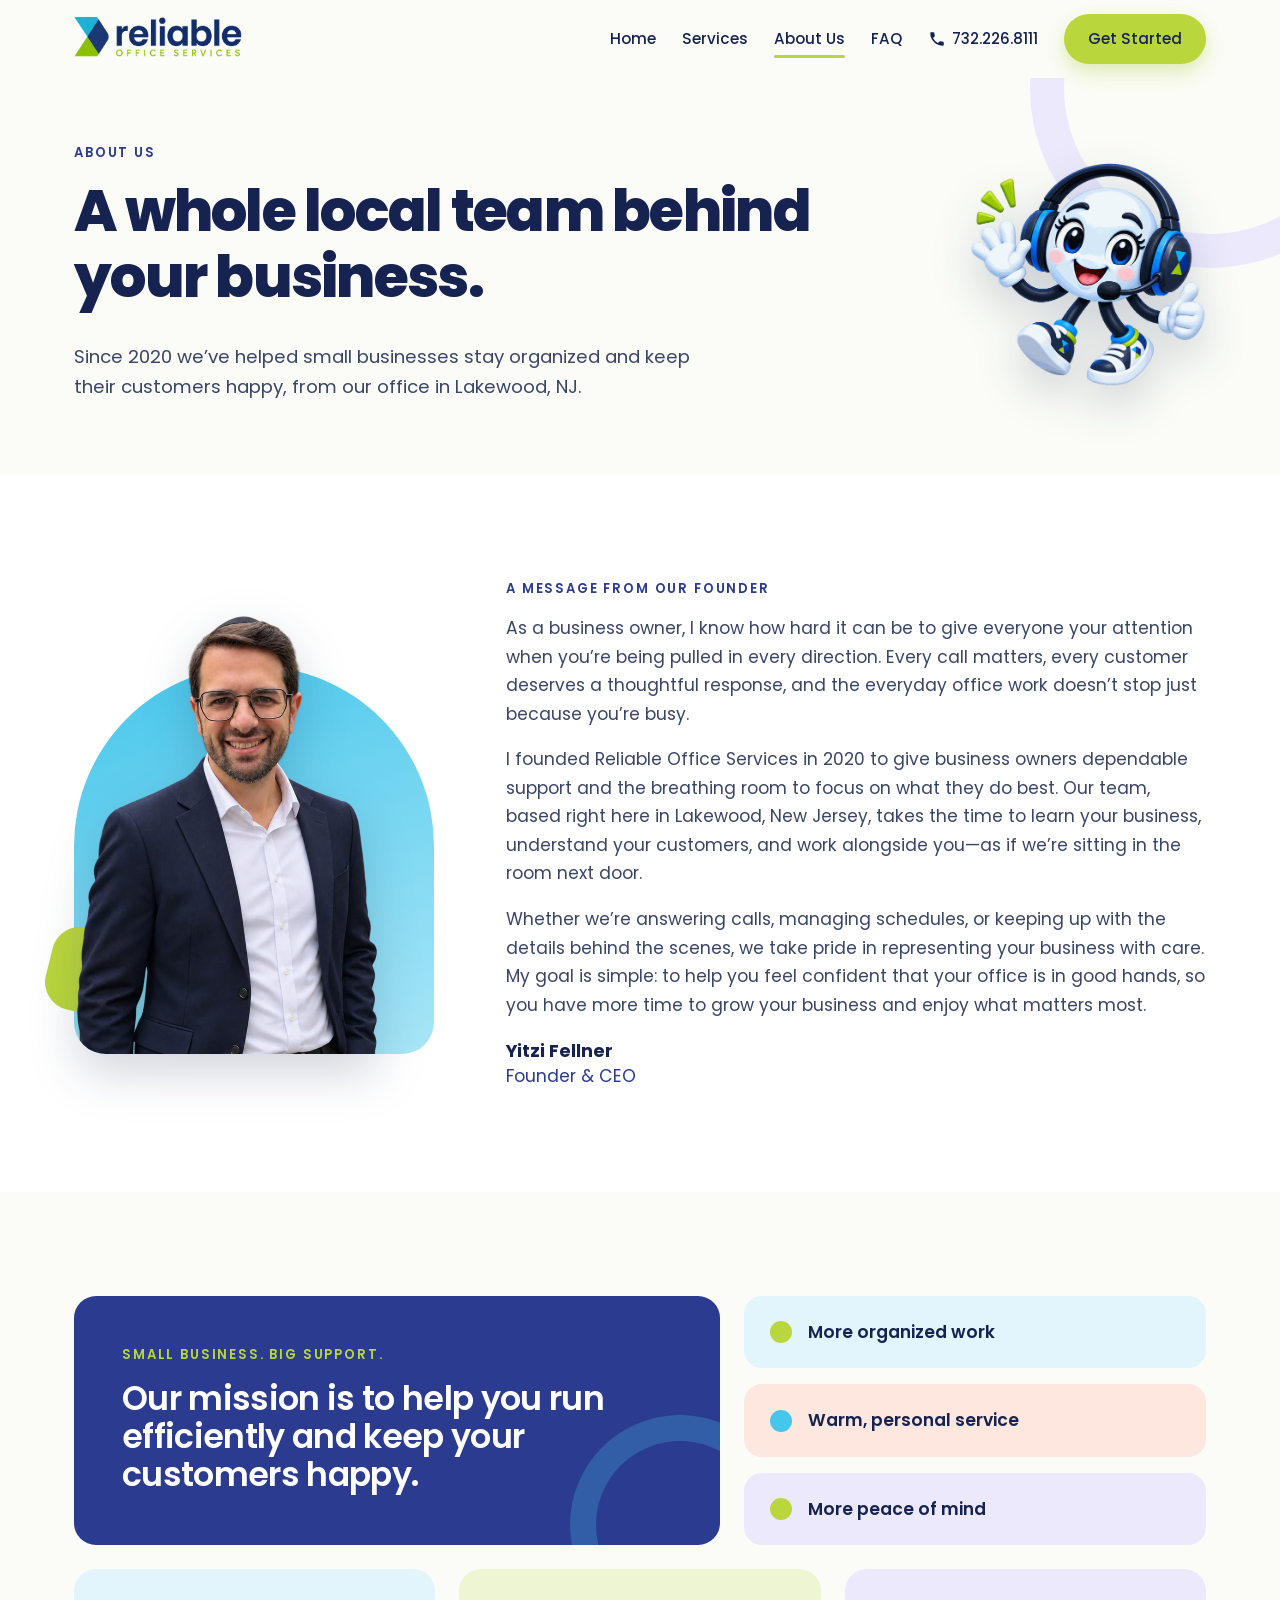
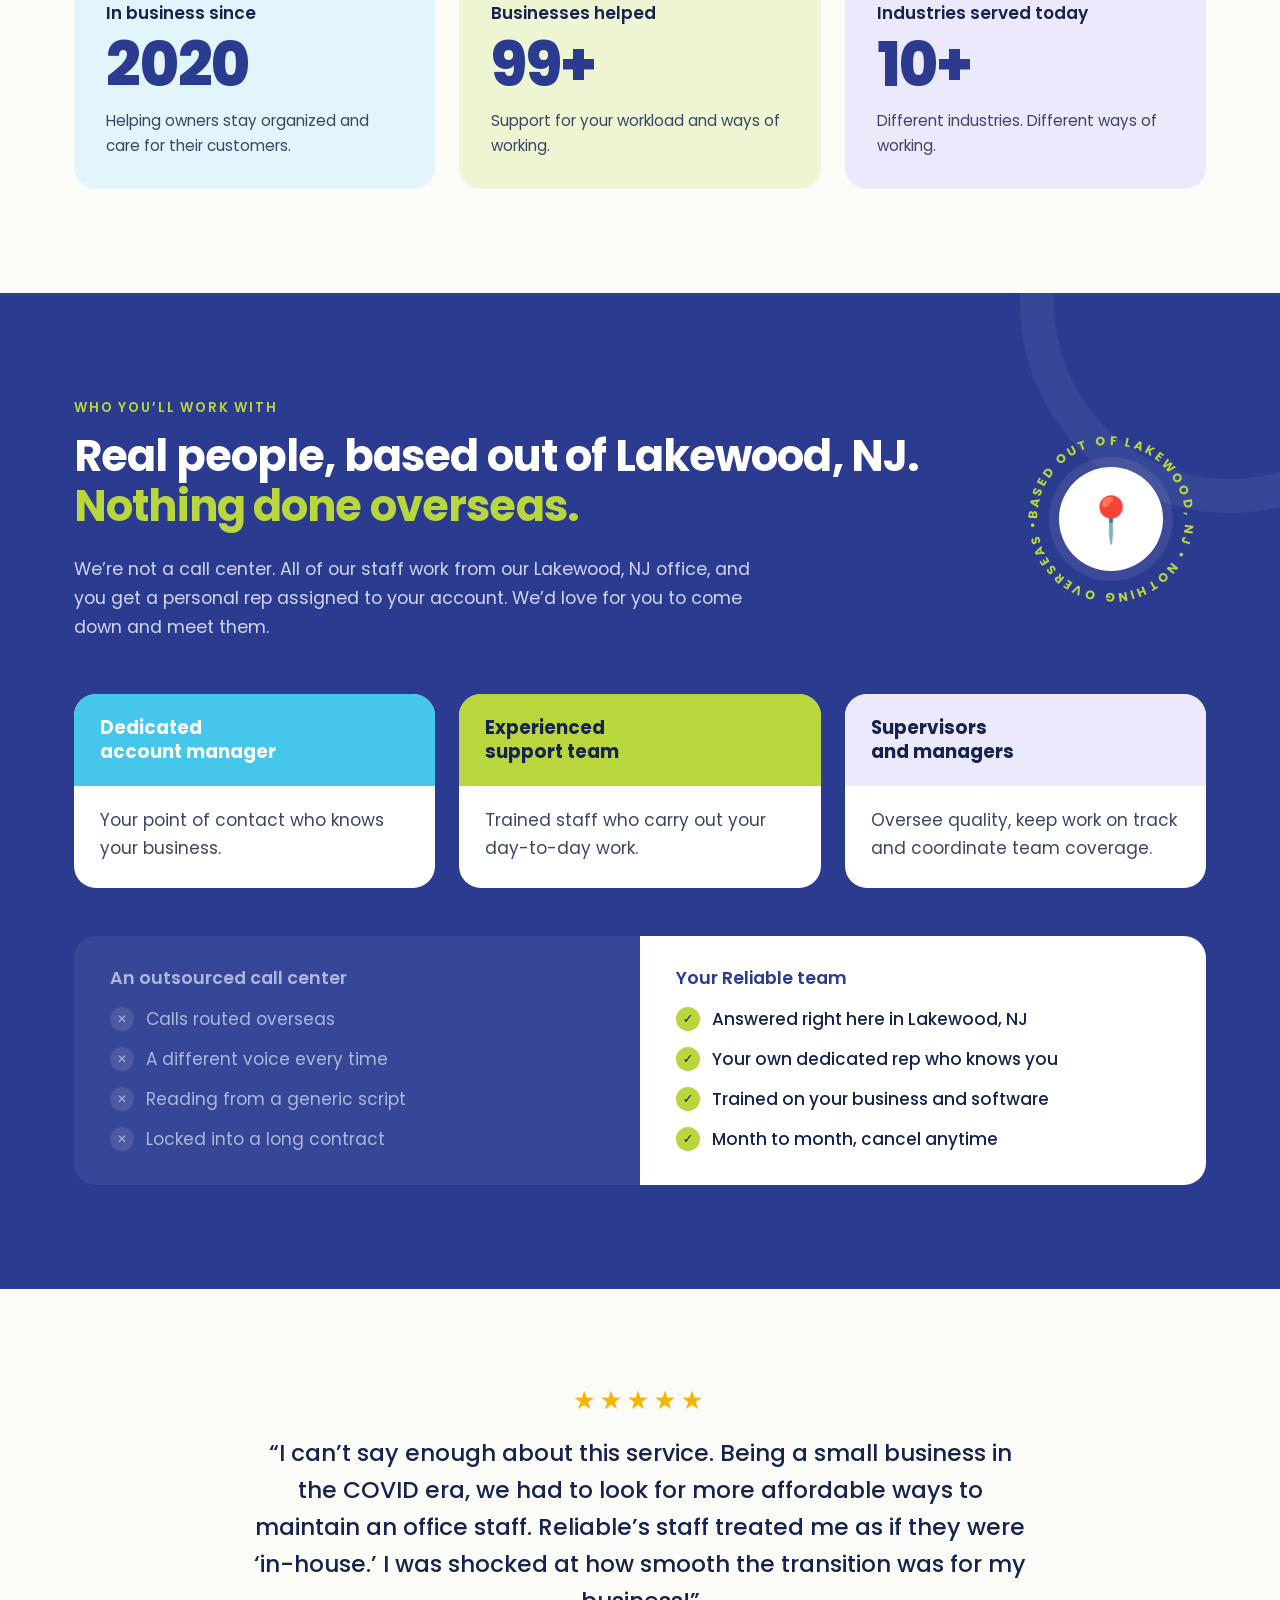
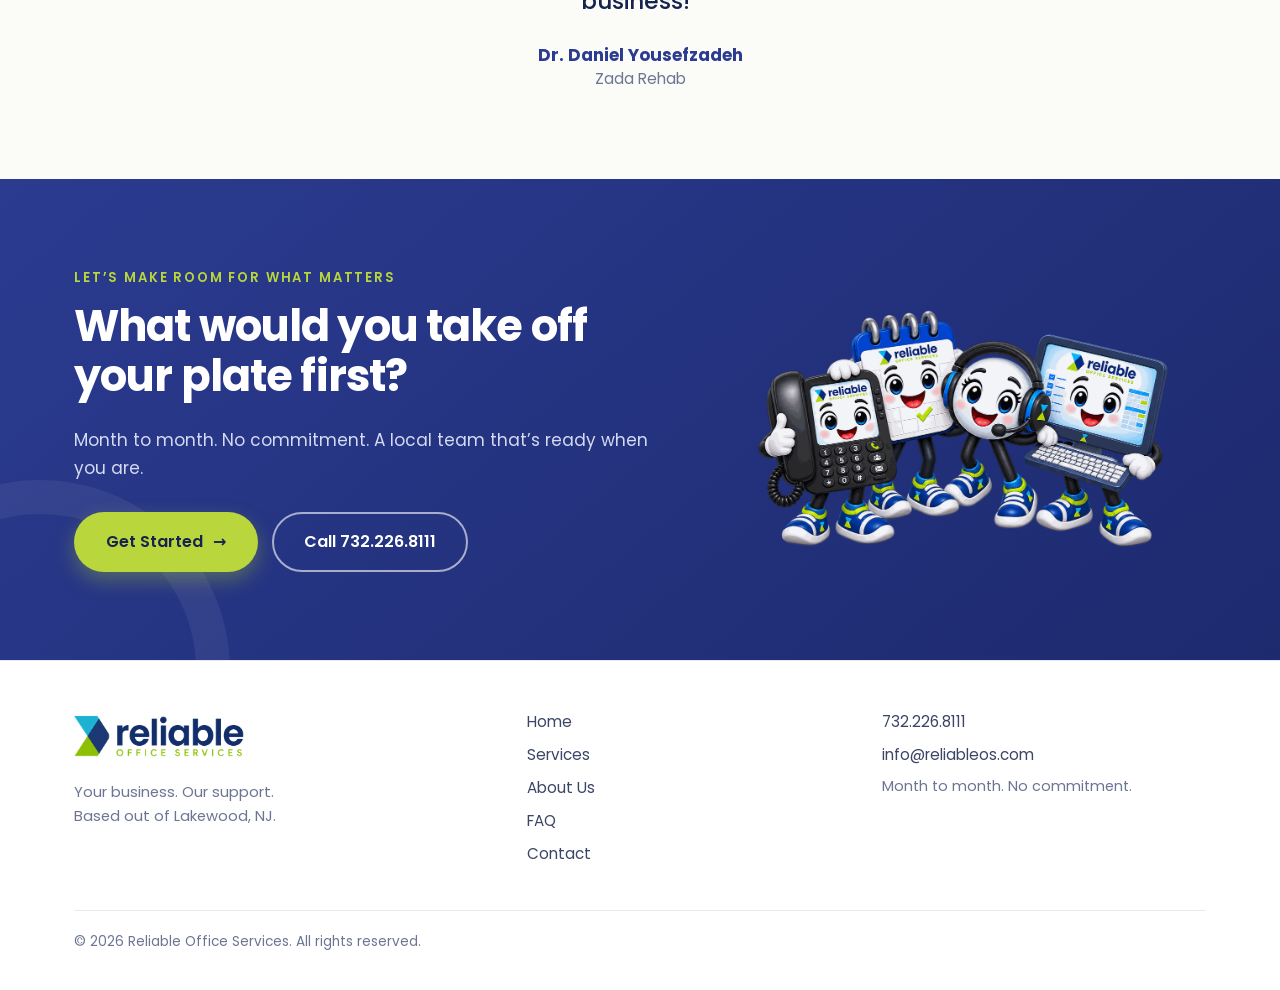
==== about.html @ 5620fa7a "Update hero badges, 'based out of Lakewood' wording and founder message - Hero bubble now reads 'Hel" ====
<!doctype html>
<html lang="en">
<head>
  <meta charset="utf-8">
  <meta name="viewport" content="width=device-width, initial-scale=1">
  <title>About Us | Reliable Office Services</title>
  <meta name="description" content="Meet the local team behind Reliable Office Services. All staff work from our Lakewood, NJ office. Nothing is done overseas.">
  <link rel="canonical" href="https://reliableos.com/about.html">
  <link rel="icon" href="images/favicon.png">
  <meta name="theme-color" content="#2b3b90">
  <meta property="og:type" content="website">
  <meta property="og:title" content="About Us | Reliable Office Services">
  <meta property="og:description" content="Meet the local team behind Reliable Office Services. All staff work from our Lakewood, NJ office. Nothing is done overseas.">
  <meta property="og:url" content="https://reliableos.com/about.html">
  <meta property="og:image" content="https://reliableos.com/images/mascots/group.png">
  <link rel="preconnect" href="https://fonts.googleapis.com">
  <link rel="preconnect" href="https://fonts.gstatic.com" crossorigin>
  <link href="https://fonts.googleapis.com/css2?family=Poppins:wght@400;500;600;700;800&display=swap" rel="stylesheet">
  <link rel="stylesheet" href="css/styles.css">
  <script>document.documentElement.classList.add('js');</script>
</head>
<body>
  <a class="skip-link" href="#main">Skip to content</a>
  <div class="progress" aria-hidden="true"><span></span></div>

  <header class="site-header" id="top">
    <div class="container header-inner">
      <a href="index.html" class="brand" aria-label="Reliable Office Services home">
        <img src="images/logo.png" alt="Reliable Office Services" width="490" height="169">
      </a>
      <button class="nav-toggle" aria-expanded="false" aria-controls="site-nav" aria-label="Open menu">
        <span></span><span></span><span></span>
      </button>
      <nav class="site-nav" id="site-nav" aria-label="Main">
        <a href="index.html">Home</a>
        <a href="services.html">Services</a>
        <a href="about.html" class="active" aria-current="page">About Us</a>
        <a href="faq.html">FAQ</a>
        <a href="tel:7322268111" class="nav-phone"><svg aria-hidden="true" viewBox="0 0 24 24"><path d="M6.6 10.8a15.1 15.1 0 0 0 6.6 6.6l2.2-2.2a1 1 0 0 1 1-.25 11.4 11.4 0 0 0 3.6.57 1 1 0 0 1 1 1V20a1 1 0 0 1-1 1A17 17 0 0 1 3 4a1 1 0 0 1 1-1h3.5a1 1 0 0 1 1 1c0 1.25.2 2.45.57 3.57a1 1 0 0 1-.25 1z"/></svg> 732.226.8111</a>
        <a href="contact.html" class="btn btn-lime btn-sm">Get Started</a>
      </nav>
    </div>
  </header>

  <main id="main">
    <section class="page-hero">
      <div class="ring ring-a" aria-hidden="true"></div>
      <div class="container page-hero-grid">
        <div>
          <p class="eyebrow">About us</p>
          <h1>A whole local team behind your business.</h1>
          <p class="lead">Since 2020 we’ve helped small businesses stay organized and keep their customers happy, from our office in Lakewood, NJ.</p>
        </div>
        <button class="mascot-btn page-hero-mascot" type="button" data-say="Nice to meet you! 😊" aria-label="Say hi to the mascot">
          <img src="images/mascots/customer-service.png" alt="Waving mascot wearing a headset" width="560" height="560">
        </button>
      </div>
    </section>

    <section class="about" id="founder">
      <div class="container about-grid">
        <div class="about-photo reveal">
          <img src="images/yitzi.webp" alt="Yitzi Fellner, Founder and CEO of Reliable Office Services" width="720" height="882">
        </div>
        <div class="reveal">
          <p class="eyebrow">A message from our founder</p>
          <blockquote class="ceo-quote">
            <p>As a business owner, I know how hard it can be to give everyone your attention when you’re being pulled in every direction. Every call matters, every customer deserves a thoughtful response, and the everyday office work doesn’t stop just because you’re busy.</p>
            <p>I founded Reliable Office Services in 2020 to give business owners dependable support and the breathing room to focus on what they do best. Our team, based right here in Lakewood, New Jersey, takes the time to learn your business, understand your customers, and work alongside you—as if we’re sitting in the room next door.</p>
            <p>Whether we’re answering calls, managing schedules, or keeping up with the details behind the scenes, we take pride in representing your business with care. My goal is simple: to help you feel confident that your office is in good hands, so you have more time to grow your business and enjoy what matters most.</p>
            <footer><strong>Yitzi Fellner</strong><span>Founder &amp; CEO</span></footer>
          </blockquote>
        </div>
      </div>
    </section>

    <section class="mission">
      <div class="container">
        <div class="mission-grid">
          <div class="mission-card reveal">
            <p class="eyebrow light">Small business. Big support.</p>
            <h2>Our mission is to help you run efficiently and keep your customers happy.</h2>
          </div>
          <ul class="benefits">
            <li class="reveal tint-cyan"><span class="b-dot"></span>More organized work</li>
            <li class="reveal tint-peach"><span class="b-dot"></span>Warm, personal service</li>
            <li class="reveal tint-lav"><span class="b-dot"></span>More peace of mind</li>
          </ul>
        </div>
        <div class="stats">
          <div class="stat reveal tint-cyan">
            <p class="stat-label">In business since</p>
            <p class="stat-num" data-count="2020" data-from="2000">2020</p>
            <p>Helping owners stay organized and care for their customers.</p>
          </div>
          <div class="stat reveal tint-lime">
            <p class="stat-label">Businesses helped</p>
            <p class="stat-num" data-count="100" data-suffix="+">100+</p>
            <p>Support for your workload and ways of working.</p>
          </div>
          <div class="stat reveal tint-lav">
            <p class="stat-label">Industries served today</p>
            <p class="stat-num" data-count="10" data-suffix="+">10+</p>
            <p>Different industries. Different ways of working.</p>
          </div>
        </div>
      </div>
    </section>

    <section class="team" id="team">
      <div class="ring ring-c" aria-hidden="true"></div>
      <div class="container">
        <div class="team-head">
          <div class="reveal">
            <p class="eyebrow light">Who you’ll work with</p>
            <h2>Real people, based out of Lakewood, NJ. <span class="hl-lime">Nothing done overseas.</span></h2>
            <p class="team-lead">We’re not a call center. All of our staff work from our Lakewood, NJ office, and you get a personal rep assigned to your account. We’d love for you to come down and meet them.</p>
          </div>
          <div class="local-badge reveal" aria-hidden="true">
            <svg viewBox="0 0 200 200">
              <defs><path id="circ" d="M100,100 m-78,0 a78,78 0 1,1 156,0 a78,78 0 1,1 -156,0"/></defs>
              <text><textPath href="#circ" textLength="486" lengthAdjust="spacing">BASED OUT OF LAKEWOOD, NJ • NOTHING OVERSEAS •</textPath></text>
            </svg>
            <span class="pin">📍</span>
          </div>
        </div>
        <div class="roles">
          <div class="role reveal">
            <div class="role-top r-cyan">Dedicated<br>account manager</div>
            <p>Your point of contact who knows your business.</p>
          </div>
          <div class="role reveal">
            <div class="role-top r-lime">Experienced<br>support team</div>
            <p>Trained staff who carry out your day-to-day work.</p>
          </div>
          <div class="role reveal">
            <div class="role-top r-lav">Supervisors<br>and managers</div>
            <p>Oversee quality, keep work on track and coordinate team coverage.</p>
          </div>
        </div>
        <div class="compare reveal">
          <div class="compare-col them">
            <h3>An outsourced call center</h3>
            <ul>
              <li>Calls routed overseas</li>
              <li>A different voice every time</li>
              <li>Reading from a generic script</li>
              <li>Locked into a long contract</li>
            </ul>
          </div>
          <div class="compare-col us">
            <h3>Your Reliable team</h3>
            <ul>
              <li>Answered right here in Lakewood, NJ</li>
              <li>Your own dedicated rep who knows you</li>
              <li>Trained on your business and software</li>
              <li>Month to month, cancel anytime</li>
            </ul>
          </div>
        </div>
      </div>
    </section>

    <section class="testimonial">
      <div class="container narrow center reveal">
        <div class="stars" aria-label="5 out of 5 stars">★★★★★</div>
        <blockquote>
          <p>“I can’t say enough about this service. Being a small business in the COVID era, we had to look for more affordable ways to maintain an office staff. Reliable’s staff treated me as if they were ‘in-house.’ I was shocked at how smooth the transition was for my business!”</p>
          <footer><strong>Dr. Daniel Yousefzadeh</strong><span>Zada Rehab</span></footer>
        </blockquote>
      </div>
    </section>

    <section class="cta-band">
      <div class="ring ring-d" aria-hidden="true"></div>
      <div class="container cta-grid">
        <div class="reveal">
          <p class="eyebrow light">Let’s make room for what matters</p>
          <h2>What would you take off your plate first?</h2>
          <p>Month to month. No commitment. A local team that’s ready when you are.</p>
          <div class="hero-ctas static">
            <a href="contact.html" class="btn btn-lime">Get Started <span class="arrow" aria-hidden="true">→</span></a>
            <a href="tel:7322268111" class="btn btn-outline-light">Call 732.226.8111</a>
          </div>
        </div>
        <img src="images/mascots/group.png" alt="" class="cta-mascots reveal" width="1000" height="719" loading="lazy">
      </div>
    </section>
  </main>

  <footer class="site-footer">
    <div class="container footer-inner">
      <div>
        <img src="images/logo.png" alt="Reliable Office Services" width="490" height="169" loading="lazy" class="footer-logo">
        <p class="footer-tag">Your business. Our support.<br>Based out of Lakewood, NJ.</p>
      </div>
      <nav aria-label="Footer">
        <a href="index.html">Home</a>
        <a href="services.html">Services</a>
        <a href="about.html">About Us</a>
        <a href="faq.html">FAQ</a>
        <a href="contact.html">Contact</a>
      </nav>
      <div class="footer-contact">
        <a href="tel:7322268111">732.226.8111</a>
        <a href="mailto:info@reliableos.com">info@reliableos.com</a>
        <span>Month to month. No commitment.</span>
      </div>
      <p class="copyright">© <span id="year">2026</span> Reliable Office Services. All rights reserved.</p>
    </div>
  </footer>

  <a href="tel:7322268111" class="mobile-call" aria-label="Call Reliable Office Services"><svg aria-hidden="true" viewBox="0 0 24 24"><path d="M6.6 10.8a15.1 15.1 0 0 0 6.6 6.6l2.2-2.2a1 1 0 0 1 1-.25 11.4 11.4 0 0 0 3.6.57 1 1 0 0 1 1 1V20a1 1 0 0 1-1 1A17 17 0 0 1 3 4a1 1 0 0 1 1-1h3.5a1 1 0 0 1 1 1c0 1.25.2 2.45.57 3.57a1 1 0 0 1-.25 1z"/></svg> Call now</a>

  <script src="js/main.js" defer></script>
</body>
</html>
---- css/styles.css ----
/* Reliable Office Services — palette matched to the logo and 2026 deck */
:root {
  --navy: #2b3b90;
  --navy-deep: #1d2a6e;
  --ink: #16224f;
  --cyan: #45c6eb;
  --lime: #a8c934;
  --lime-bright: #b9d63c;
  --lav: #8b7ff0;
  --peach: #f6a688;

  --t-cyan: #e3f5fc;
  --t-lime: #eef5d2;
  --t-lav: #ece9fc;
  --t-peach: #fde7de;

  --text: #3b4566;
  --muted: #6c7593;
  --bg: #fbfcf7;
  --card: #ffffff;
  --border: #e6e9f2;

  --radius: 22px;
  --shadow: 0 10px 30px rgba(22, 34, 79, .07);
  --shadow-lg: 0 26px 60px rgba(22, 34, 79, .15);
  --container: 1180px;
  --ease: cubic-bezier(.2, .8, .2, 1);
  --bounce: cubic-bezier(.34, 1.56, .64, 1);
}

*, *::before, *::after { box-sizing: border-box; }
html { scroll-behavior: smooth; scroll-padding-top: 84px; }
body {
  margin: 0;
  font-family: "Poppins", system-ui, -apple-system, "Segoe UI", sans-serif;
  font-size: 17px; line-height: 1.65; color: var(--text); background: var(--bg);
  -webkit-font-smoothing: antialiased;
}
html, body { overflow-x: hidden; overflow-x: clip; }
img { max-width: 100%; height: auto; display: block; }
a { color: var(--navy); }
h1, h2, h3 { color: var(--ink); line-height: 1.15; margin: 0 0 .55em; }
h1 { font-size: clamp(2.6rem, 6vw, 4.6rem); font-weight: 800; letter-spacing: -.03em; }
h2 { font-size: clamp(1.8rem, 3.4vw, 2.7rem); font-weight: 700; letter-spacing: -.02em; }
h3 { font-size: 1.15rem; font-weight: 600; }
p { margin: 0 0 1em; }
button { font: inherit; }

.container { width: 100%; max-width: var(--container); margin: 0 auto; padding: 0 24px; position: relative; z-index: 1; }
.narrow { max-width: 820px; }
.center { text-align: center; }
section { padding: 104px 0; position: relative; }
.section-head { margin-bottom: 52px; }
.sub { color: var(--muted); font-size: 1.05rem; }

.tint-cyan { background: var(--t-cyan); }
.tint-lime { background: var(--t-lime); }
.tint-lav { background: var(--t-lav); }
.tint-peach { background: var(--t-peach); }

.skip-link { position: absolute; left: -9999px; top: 8px; background: var(--navy); color: #fff; padding: 8px 14px; border-radius: 8px; z-index: 100; }
.skip-link:focus { left: 8px; }

.eyebrow { font-size: .82rem; font-weight: 600; letter-spacing: .14em; text-transform: uppercase; color: var(--navy); margin-bottom: 14px; }
.eyebrow.light { color: var(--lime-bright); }
.hl-lime { color: var(--lime-bright); }

/* scroll progress */
.progress { position: fixed; inset: 0 0 auto; height: 4px; z-index: 70; pointer-events: none; }
.progress span { display: block; height: 100%; width: 100%; transform-origin: 0 50%; transform: scaleX(0);
  background: linear-gradient(90deg, var(--cyan), var(--lime), var(--lav)); }

/* Buttons */
.btn {
  position: relative; overflow: hidden;
  display: inline-flex; align-items: center; justify-content: center; gap: 10px;
  font-weight: 600; font-size: 1rem; padding: 15px 30px; border-radius: 999px; border: 2px solid transparent;
  text-decoration: none; cursor: pointer;
  transition: transform .25s var(--bounce), box-shadow .25s, background .2s, color .2s, border-color .2s;
}
.btn:hover { transform: translateY(-3px); }
.btn:active { transform: translateY(0) scale(.97); }
.btn .arrow { transition: transform .25s var(--bounce); }
.btn:hover .arrow { transform: translateX(5px); }
.btn-primary { background: var(--navy); color: #fff; box-shadow: 0 10px 24px rgba(43, 59, 144, .3); }
.btn-primary:hover { background: var(--navy-deep); box-shadow: 0 14px 30px rgba(43, 59, 144, .38); }
.btn-lime { background: var(--lime-bright); color: var(--ink); box-shadow: 0 8px 20px rgba(168, 201, 52, .35); }
.btn-lime:hover { background: var(--lime); }
.btn-ghost { border-color: var(--navy); color: var(--navy); background: #fff; }
.btn-ghost:hover { background: var(--navy); color: #fff; }
.btn-sm { padding: 10px 22px; font-size: .93rem; }
.btn-block { width: 100%; }
.ripple { position: absolute; border-radius: 50%; transform: scale(0); background: rgba(255, 255, 255, .5); animation: ripple .6s ease-out forwards; pointer-events: none; }
.btn-ghost .ripple, .btn-lime .ripple { background: rgba(43, 59, 144, .2); }
@keyframes ripple { to { transform: scale(2.6); opacity: 0; } }

:focus-visible { outline: 3px solid var(--cyan); outline-offset: 3px; }

/* Header */
.site-header { position: sticky; top: 0; z-index: 60; background: rgba(251, 252, 247, .85); backdrop-filter: saturate(1.4) blur(12px); transition: box-shadow .3s, background .3s; }
.site-header.scrolled { background: rgba(255, 255, 255, .94); box-shadow: 0 6px 24px rgba(22, 34, 79, .07); }
.header-inner { display: flex; align-items: center; justify-content: space-between; height: 78px; }
.brand img { width: 168px; transition: transform .3s var(--bounce); }
.brand:hover img { transform: scale(1.04) rotate(-1deg); }
.site-nav { display: flex; align-items: center; gap: 26px; }
.site-nav a { text-decoration: none; color: var(--ink); font-weight: 500; font-size: .95rem; position: relative; }
.site-nav a:not(.btn)::after {
  content: ""; position: absolute; left: 0; right: 0; bottom: -6px; height: 3px; border-radius: 3px;
  background: var(--lime-bright); transform: scaleX(0); transition: transform .3s var(--ease);
}
.site-nav a:not(.btn):hover::after, .site-nav a.active::after { transform: scaleX(1); }
.nav-phone { display: inline-flex; align-items: center; gap: 6px; }
.nav-phone svg, .mobile-call svg { width: 18px; height: 18px; fill: currentColor; }
.nav-toggle { display: none; background: none; border: 0; padding: 10px; cursor: pointer; }
.nav-toggle span { display: block; width: 24px; height: 2px; background: var(--ink); margin: 5px 0; border-radius: 2px; transition: transform .25s, opacity .25s; }

/* Decorative rings / bubbles (from deck) */
.ring { position: absolute; border-radius: 50%; border: 34px solid var(--t-lav); pointer-events: none; z-index: 0; }
.ring-a { width: 360px; height: 360px; top: -170px; right: -110px; animation: spin 40s linear infinite; border-right-color: transparent; }
.ring-b { width: 180px; height: 180px; bottom: 40px; left: -90px; border-width: 22px; border-color: var(--t-cyan); }
.ring-c { width: 420px; height: 420px; top: -200px; right: -160px; border-color: rgba(255,255,255,.06); }
.ring-d { width: 380px; height: 380px; bottom: -200px; left: -150px; border-color: rgba(255,255,255,.06); }
@keyframes spin { to { transform: rotate(360deg); } }
.bubble { position: absolute; border-radius: 50%; z-index: 0; animation: drift 7s ease-in-out infinite; }
.b1 { width: 14px; height: 14px; background: var(--cyan); top: 22%; left: 47%; }
.b2 { width: 10px; height: 10px; background: var(--lime-bright); top: 70%; left: 6%; animation-delay: -2s; }
.b3 { width: 46px; height: 46px; background: var(--t-peach); top: 16%; right: 40%; animation-delay: -4s; }
@keyframes drift { 50% { transform: translate(10px, -16px); } }

/* Hero */
.hero { padding: 56px 0 100px; overflow: hidden; }
.hero-grid { display: grid; grid-template-columns: 1fr 1.05fr; gap: 40px; align-items: center; }
.pill-tag {
  display: inline-flex; align-items: center; gap: 10px; margin-bottom: 22px;
  background: #fff; border: 1px solid var(--border); border-radius: 999px; padding: 8px 18px;
  font-size: .9rem; font-weight: 600; color: var(--navy); box-shadow: var(--shadow);
}
.live-dot { width: 10px; height: 10px; border-radius: 50%; background: var(--lime-bright); box-shadow: 0 0 0 0 rgba(168, 201, 52, .6); animation: pulse 2s infinite; }
@keyframes pulse { 70% { box-shadow: 0 0 0 10px rgba(168, 201, 52, 0); } 100% { box-shadow: 0 0 0 0 rgba(168, 201, 52, 0); } }
.hero h1 .line { display: block; opacity: 0; transform: translateY(30px); animation: rise .8s var(--ease) forwards; }
.hero h1 .line.accent { color: var(--navy); animation-delay: .15s; position: relative; width: fit-content; z-index: 0; }
.hero h1 .line.accent::after {
  content: ""; position: absolute; left: 0; right: 0; bottom: .06em; height: .2em; z-index: -1; border-radius: 6px;
  background: var(--lime-bright); opacity: .6; transform: scaleX(0); transform-origin: left; animation: underline .7s .9s var(--ease) forwards;
}
@keyframes rise { to { opacity: 1; transform: none; } }
@keyframes underline { to { transform: scaleX(1); } }
.hero .lead, .hero-ctas, .promise, .pill-tag { opacity: 0; animation: rise .8s var(--ease) forwards; transform: translateY(20px); }
.hero .lead { animation-delay: .3s; font-size: 1.15rem; max-width: 33em; }
.hero .lead strong { color: var(--ink); }
.hero-ctas { display: flex; flex-wrap: wrap; gap: 14px; margin: 30px 0 28px; animation-delay: .45s; }
.promise { list-style: none; padding: 0; margin: 0; display: flex; flex-wrap: wrap; gap: 10px; animation-delay: .6s; }
.promise li { display: inline-flex; align-items: center; gap: 8px; background: var(--t-lime); color: var(--ink); font-weight: 600; font-size: .9rem; padding: 8px 16px; border-radius: 999px; }
.chk { width: 18px; height: 18px; border-radius: 50%; flex: none;
  background: var(--lime) url("data:image/svg+xml,%3Csvg xmlns='http://www.w3.org/2000/svg' viewBox='0 0 24 24' fill='none' stroke='white' stroke-width='3.5' stroke-linecap='round' stroke-linejoin='round'%3E%3Cpath d='M20 6L9 17l-5-5'/%3E%3C/svg%3E") center/11px no-repeat; }

.hero-art { position: relative; }
.hero-blob {
  position: absolute; inset: 6% 4% 2% 8%; z-index: 0;
  background: radial-gradient(circle at 40% 40%, #bfeefc, var(--cyan) 75%);
  border-radius: 46% 54% 52% 48% / 52% 44% 56% 48%;
  animation: morph 12s ease-in-out infinite, pop .9s .1s var(--bounce) both;
}
@keyframes morph { 50% { border-radius: 56% 44% 44% 56% / 44% 56% 44% 56%; } }
@keyframes pop { from { transform: scale(.6); opacity: 0; } }
.hero-mascots { position: relative; z-index: 1; animation: pop 1s .3s var(--bounce) both; }
.hero-mascots img { animation: float 5s ease-in-out infinite; filter: drop-shadow(0 24px 30px rgba(22, 34, 79, .22)); }
@keyframes float { 50% { transform: translateY(-14px); } }
.float-card {
  position: absolute; z-index: 2; background: #fff; border-radius: 16px; box-shadow: var(--shadow-lg);
  padding: 12px 18px; display: flex; gap: 10px; align-items: center; line-height: 1.25;
  animation: pop .8s var(--bounce) both, bob 6s ease-in-out infinite;
}
.float-card strong { display: block; color: var(--ink); font-size: 1.05rem; }
.float-card span { color: var(--muted); font-size: .82rem; }
.fc-1 { top: 4%; left: 0; flex-direction: column; align-items: flex-start; gap: 0; animation-delay: .9s, 0s; border-left: 5px solid var(--lime-bright); }
.fc-2 { bottom: 4%; right: 2%; animation-delay: 1.1s, -3s; }
.flag { font-size: 1.5rem; }
@keyframes bob { 50% { transform: translateY(-8px); } }

/* Mascot buttons + speech bubbles */
.mascot-btn { background: none; border: 0; padding: 0; cursor: pointer; display: block; position: relative; }
.mascot-btn img { transition: transform .35s var(--bounce); }
.mascot-btn:hover img { transform: translateY(-6px) rotate(-3deg) scale(1.04); }
.hero-mascots.mascot-btn:hover img { transform: none; }
.mascot-btn.jump img { animation: jump .7s var(--bounce); }
@keyframes jump { 0% { transform: none; } 30% { transform: translateY(-26px) rotate(-8deg) scale(1.06); } 55% { transform: translateY(0) rotate(5deg) scale(.97, 1.03); } 75% { transform: rotate(-3deg); } 100% { transform: none; } }
.say {
  position: absolute; z-index: 5; left: 50%; top: -6px; transform: translate(-50%, -100%) scale(.5); opacity: 0;
  background: var(--ink); color: #fff; font-size: .9rem; font-weight: 600; white-space: nowrap;
  padding: 9px 16px; border-radius: 14px; pointer-events: none;
  animation: say 2.2s var(--bounce) forwards;
}
.say::after { content: ""; position: absolute; left: 50%; bottom: -7px; margin-left: -7px; border: 7px solid transparent; border-bottom: 0; border-top-color: var(--ink); }
@keyframes say { 12% { opacity: 1; transform: translate(-50%, -100%) scale(1); } 80% { opacity: 1; transform: translate(-50%, -100%) scale(1); } 100% { opacity: 0; transform: translate(-50%, -110%) scale(.9); } }

/* Click sparkles */
.spark { position: fixed; width: 7px; height: 16px; border-radius: 4px; pointer-events: none; z-index: 90; animation: spark .55s ease-out forwards; }
@keyframes spark { from { opacity: 1; transform: translate(-50%, -50%) rotate(var(--r)) translateY(-6px); } to { opacity: 0; transform: translate(-50%, -50%) rotate(var(--r)) translateY(-30px) scaleY(.5); } }

/* Marquee */
.marquee { background: var(--navy); color: #fff; overflow: hidden; padding: 18px 0; transform: rotate(-1.2deg) scaleX(1.04); margin: -10px 0 0; position: relative; z-index: 2; box-shadow: var(--shadow-lg); }
.marquee-track { display: flex; gap: 28px; width: max-content; animation: marquee 38s linear infinite; font-weight: 600; font-size: 1.05rem; white-space: nowrap; }
.marquee:hover .marquee-track { animation-play-state: paused; }
.marquee i { color: var(--lime-bright); font-style: normal; }
@keyframes marquee { to { transform: translateX(-50%); } }

/* Mission + stats */
.mission-grid { display: grid; grid-template-columns: 1.4fr 1fr; gap: 24px; margin-bottom: 24px; }
.mission-card { background: var(--navy); border-radius: var(--radius); padding: 48px; position: relative; overflow: hidden; }
.mission-card::after { content: ""; position: absolute; width: 220px; height: 220px; right: -70px; bottom: -90px; border-radius: 50%; border: 26px solid rgba(69, 198, 235, .25); }
.mission-card h2 { color: #fff; font-size: clamp(1.5rem, 2.6vw, 2.1rem); margin: 0; font-weight: 600; }
.benefits { list-style: none; margin: 0; padding: 0; display: grid; gap: 16px; }
.benefits li { display: flex; align-items: center; gap: 16px; padding: 22px 26px; border-radius: 18px; font-weight: 600; color: var(--ink); font-size: 1.08rem; transition: transform .3s var(--bounce); }
.benefits li:hover { transform: translateX(8px); }
.b-dot { width: 22px; height: 22px; border-radius: 50%; background: var(--lime-bright); flex: none; }
.tint-peach .b-dot { background: var(--cyan); }
.stats { display: grid; grid-template-columns: repeat(3, 1fr); gap: 24px; }
.stat { border-radius: var(--radius); padding: 30px 32px; transition: transform .3s var(--bounce), box-shadow .3s; }
.stat:hover { box-shadow: var(--shadow-lg); }
.stat-label { font-weight: 600; color: var(--ink); margin-bottom: 4px; }
.stat-num { font-size: clamp(2.8rem, 5vw, 3.8rem); font-weight: 800; color: var(--navy); line-height: 1.1; letter-spacing: -.02em; margin-bottom: 10px; font-variant-numeric: tabular-nums; }
.stat p:last-child { margin: 0; font-size: .95rem; }

/* Services */
.services { background: #fff; }
.service-grid { display: grid; grid-template-columns: repeat(2, 1fr); gap: 28px; }
.service-card {
  border-radius: 28px; padding: 30px 34px 30px 20px; display: grid; grid-template-columns: 200px 1fr; gap: 20px; align-items: center;
  transition: transform .35s var(--ease), box-shadow .35s, opacity .7s var(--ease);
}
.service-card:hover { box-shadow: var(--shadow-lg); }
.service-card .mascot-btn img { width: 190px; filter: drop-shadow(0 14px 16px rgba(22, 34, 79, .18)); }
.service-card h3 { font-size: 1.25rem; }
.service-card p { margin: 0; }
.tag { display: inline-block; background: #fff; color: var(--navy); font-weight: 700; font-size: .85rem; padding: 6px 14px; border-radius: 999px; margin-bottom: 12px; }

/* Team */
.team { background: var(--navy); color: #cfd5f0; overflow: hidden; }
.team h2 { color: #fff; }
.team-head { display: grid; grid-template-columns: 1fr auto; gap: 40px; align-items: center; margin-bottom: 52px; }
.team-lead { font-size: 1.1rem; max-width: 40em; margin: 0; }
.local-badge { width: 190px; height: 190px; position: relative; display: grid; place-items: center; }
.local-badge svg { position: absolute; inset: 0; width: 100%; height: 100%; animation: spin 18s linear infinite; }
.local-badge text { fill: var(--lime-bright); font-size: 13px; font-weight: 700; }
.local-badge .pin { width: 104px; height: 104px; border-radius: 50%; background: #fff; display: grid; place-items: center; font-size: 2.8rem; box-shadow: 0 0 0 10px rgba(255,255,255,.08); animation: bob 3s ease-in-out infinite; }
.roles { display: grid; grid-template-columns: repeat(3, 1fr); gap: 24px; }
.role { background: #fff; border-radius: var(--radius); overflow: hidden; transition: transform .3s var(--bounce), opacity .7s var(--ease); }
.role:hover { transform: translateY(-8px) rotate(-.6deg); }
.role-top { padding: 22px 26px; font-weight: 700; font-size: 1.15rem; color: var(--ink); line-height: 1.3; }
.r-cyan { background: var(--cyan); color: #fff; }
.r-lime { background: var(--lime-bright); }
.r-lav { background: var(--t-lav); }
.role p { padding: 20px 26px 26px; margin: 0; color: var(--text); }
.compare { margin-top: 48px; display: grid; grid-template-columns: 1fr 1fr; border-radius: var(--radius); overflow: hidden; }
.compare-col { padding: 32px 36px; }
.compare-col h3 { font-size: 1.1rem; margin-bottom: 16px; }
.compare ul { list-style: none; margin: 0; padding: 0; display: grid; gap: 12px; }
.compare li { display: flex; gap: 12px; align-items: center; }
.them { background: rgba(255, 255, 255, .06); }
.them h3 { color: #aeb6db; }
.them li { color: #aeb6db; }
.them li::before { content: "✕"; width: 24px; height: 24px; flex: none; border-radius: 50%; display: grid; place-items: center; font-size: .75rem; background: rgba(255,255,255,.1); }
.us { background: #fff; }
.us h3 { color: var(--navy); }
.us li { color: var(--ink); font-weight: 500; }
.us li::before { content: "✓"; width: 24px; height: 24px; flex: none; border-radius: 50%; display: grid; place-items: center; font-size: .8rem; font-weight: 700; background: var(--lime-bright); color: var(--ink); }

/* How */
.steps { list-style: none; padding: 0; margin: 0; display: grid; grid-template-columns: repeat(3, 1fr); gap: 28px; position: relative; }
.steps::before { content: ""; position: absolute; top: 58px; left: 12%; right: 12%; border-top: 3px dashed #cfd5ea; z-index: 0; }
.steps li { background: #fff; border-radius: var(--radius); padding: 34px 30px; box-shadow: var(--shadow); position: relative; z-index: 1; }
.steps p { margin: 0; }
.num { display: inline-grid; place-items: center; width: 50px; height: 50px; border-radius: 50%; font-weight: 700; margin-bottom: 18px; color: var(--ink); transition: transform .4s var(--bounce); }
.steps li:hover .num { transform: scale(1.18) rotate(-10deg); }
.n-cyan { background: var(--cyan); color: #fff; }
.n-lime { background: var(--lime-bright); }
.n-lav { background: var(--t-lav); color: var(--navy); }
.how-foot { text-align: center; margin: 40px 0 0; font-size: 1.1rem; }
.how-foot strong { color: var(--navy); }

/* Pricing */
.pricing { background: #fff; }
.no-commit {
  display: flex; align-items: center; gap: 20px; max-width: 760px; margin: 0 auto 44px;
  background: var(--lime-bright); color: var(--ink); border-radius: 22px; padding: 20px 28px; box-shadow: 0 14px 30px rgba(168, 201, 52, .3);
}
.no-commit strong { display: block; font-size: 1.2rem; }
.no-commit span { font-size: .98rem; }
.nc-icon { font-size: 2.2rem; animation: shake 3s ease-in-out infinite; }
@keyframes shake { 0%, 70%, 100% { transform: rotate(0); } 75% { transform: rotate(-14deg); } 85% { transform: rotate(12deg); } 92% { transform: rotate(-6deg); } }
.plans { display: grid; grid-template-columns: repeat(3, 1fr); gap: 26px; align-items: stretch; }
.plan { background: var(--card); border: 2px solid var(--border); border-radius: 26px; padding: 30px; display: flex; flex-direction: column; transition: transform .35s var(--ease), box-shadow .35s, border-color .3s, opacity .7s var(--ease); }
.plan:hover { box-shadow: var(--shadow-lg); border-color: var(--cyan); }
.plan.featured { border-color: var(--lime-bright); box-shadow: 0 20px 50px rgba(168, 201, 52, .22); }
.plan-name { display: inline-block; align-self: flex-start; font-weight: 700; color: var(--ink); padding: 8px 18px; border-radius: 12px; margin-bottom: 22px; }
.p-cyan { background: var(--t-cyan); }
.p-lime { background: var(--lime-bright); }
.p-lav { background: var(--t-lav); }
.plan-price { font-size: 3.3rem; font-weight: 800; color: var(--navy); line-height: 1; margin: 0; letter-spacing: -.02em; font-variant-numeric: tabular-nums; }
.plan-price .cur { font-size: .55em; vertical-align: .55em; margin-right: 2px; }
.plan-per { color: var(--muted); margin: 6px 0 16px; }
.plan-desc { font-weight: 500; color: var(--ink); }
.plan-list { list-style: none; padding: 18px 0 0; margin: 0 0 26px; border-top: 1px solid var(--border); display: grid; gap: 10px; flex: 1; align-content: start; }
.plan-list li { display: flex; gap: 10px; align-items: center; font-size: .95rem; }
.plan-list li::before { content: ""; width: 18px; height: 18px; flex: none; border-radius: 50%;
  background: var(--lime) url("data:image/svg+xml,%3Csvg xmlns='http://www.w3.org/2000/svg' viewBox='0 0 24 24' fill='none' stroke='white' stroke-width='3.5' stroke-linecap='round' stroke-linejoin='round'%3E%3Cpath d='M20 6L9 17l-5-5'/%3E%3C/svg%3E") center/11px no-repeat; }

/* About */
.about { background: #fff; }
.about-grid { display: grid; grid-template-columns: 360px 1fr; gap: 72px; align-items: center; }
.about-photo { position: relative; max-width: 360px; margin: 0 auto; width: 100%; }
.about-photo::before { content: ""; position: absolute; inset: 12% 0 0 0; border-radius: 180px 180px 32px 32px; background: linear-gradient(160deg, var(--cyan), #a9e6f7); }
.about-photo::after { content: ""; position: absolute; width: 84px; height: 84px; left: -26px; bottom: 9%; border-radius: 28px; background: var(--lime-bright); transform: rotate(14deg); z-index: 0; animation: bob 5s ease-in-out infinite; }
.about-photo img { position: relative; z-index: 1; width: 100%; border-radius: 0 0 32px 32px; filter: drop-shadow(0 18px 24px rgba(22, 34, 79, .2)); transition: transform .4s var(--bounce); transform-origin: bottom center; }
.about-photo:hover img { transform: scale(1.03); }
.ceo-quote { margin: 0; font-size: 1.08rem; }
.ceo-quote footer, .testimonial footer { margin-top: 20px; display: flex; flex-direction: column; line-height: 1.4; }
.ceo-quote footer strong { color: var(--ink); font-size: 1.1rem; }
.ceo-quote footer span { color: var(--navy); }

/* Testimonial */
.testimonial { padding: 90px 0; }
.stars { color: #f5b400; font-size: 1.6rem; letter-spacing: 4px; margin-bottom: 14px; }
.testimonial blockquote { margin: 0; }
.testimonial blockquote p { font-size: clamp(1.15rem, 2.1vw, 1.45rem); color: var(--ink); font-weight: 500; line-height: 1.6; }
.testimonial footer { align-items: center; }
.testimonial footer strong { color: var(--navy); }
.testimonial footer span { color: var(--muted); font-size: .95rem; }

/* FAQ */
.faq { background: #fff; }
.faq-grid { display: grid; grid-template-columns: 1fr 1.6fr; gap: 56px; align-items: start; }
.faq-side { position: sticky; top: 110px; }
.faq-mascot { width: 220px; margin-top: 18px; animation: float 5s ease-in-out infinite; }
.faq-list { display: grid; gap: 14px; }
.faq details { background: var(--bg); border: 1.5px solid var(--border); border-radius: 18px; transition: border-color .25s, box-shadow .25s, background .25s, opacity .7s var(--ease), transform .7s var(--ease); }
.faq details[open] { background: var(--t-cyan); border-color: transparent; box-shadow: var(--shadow); }
.faq summary { list-style: none; cursor: pointer; padding: 20px 64px 20px 24px; font-weight: 600; color: var(--ink); position: relative; }
.faq summary::-webkit-details-marker { display: none; }
.faq summary::after {
  content: "+"; position: absolute; right: 18px; top: 50%; width: 32px; height: 32px; margin-top: -16px; border-radius: 50%;
  display: grid; place-items: center; background: #fff; color: var(--navy); font-size: 1.3rem; font-weight: 500;
  transition: transform .35s var(--bounce), background .25s;
}
.faq details[open] summary::after { transform: rotate(135deg); background: var(--lime-bright); }
.answer { overflow: hidden; }
.answer p { padding: 0 24px 20px; margin: 0; }

/* Contact */
.contact { background: linear-gradient(140deg, var(--navy) 0%, var(--navy-deep) 100%); color: #d4daf2; overflow: hidden; }
.contact h2 { color: #fff; font-size: clamp(2rem, 3.6vw, 2.9rem); }
.contact-grid { display: grid; grid-template-columns: 1fr 1.05fr; gap: 64px; align-items: center; }
.contact-lines { display: grid; gap: 12px; margin: 26px 0 10px; }
.c-line { display: inline-flex; align-items: center; gap: 14px; color: #fff; text-decoration: none; font-size: 1.25rem; font-weight: 600; width: fit-content; transition: transform .25s var(--bounce); }
.c-line:hover { transform: translateX(6px); }
.c-ico { width: 46px; height: 46px; border-radius: 50%; background: var(--lime-bright); color: var(--ink); display: grid; place-items: center; flex: none; }
.c-ico svg { width: 20px; height: 20px; fill: currentColor; }
.contact-mascots { width: 340px; margin-top: 24px; animation: float 6s ease-in-out infinite; }
.contact-form { background: #fff; border-radius: 26px; padding: 36px; box-shadow: var(--shadow-lg); color: var(--text); }
.chips { border: 0; padding: 0; margin: 0 0 22px; display: flex; flex-wrap: wrap; gap: 10px; min-width: 0; }
.chips legend { font-weight: 600; color: var(--ink); font-size: .92rem; margin-bottom: 10px; padding: 0; }
.chips label { cursor: pointer; position: relative; }
.chips input { position: absolute; opacity: 0; pointer-events: none; }
.chips span { display: inline-block; padding: 9px 16px; border-radius: 999px; border: 1.5px solid var(--border); background: var(--bg); font-size: .9rem; font-weight: 500; color: var(--ink); transition: all .25s var(--bounce); user-select: none; }
.chips label:hover span { border-color: var(--cyan); transform: translateY(-2px); }
.chips input:checked + span { background: var(--navy); color: #fff; border-color: var(--navy); transform: scale(1.05); }
.chips input:focus-visible + span { outline: 3px solid var(--cyan); outline-offset: 2px; }
.field { margin-bottom: 16px; }
.field label { display: block; font-weight: 600; font-size: .9rem; color: var(--ink); margin-bottom: 6px; }
.field label span { color: var(--navy); }
.field input, .field textarea {
  width: 100%; font: inherit; font-size: 1rem; color: var(--ink); padding: 12px 14px;
  border: 1.5px solid var(--border); border-radius: 12px; background: var(--bg); transition: border-color .2s, background .2s, box-shadow .2s;
}
.field input:focus, .field textarea:focus { border-color: var(--cyan); background: #fff; outline: none; box-shadow: 0 0 0 4px var(--t-cyan); }
.field .invalid { border-color: #d64545; animation: nudge .35s; }
@keyframes nudge { 25% { transform: translateX(-6px); } 75% { transform: translateX(6px); } }
.form-status { margin: 14px 0 0; text-align: center; font-weight: 500; min-height: 1.5em; color: var(--navy); }
.form-status.error { color: #c23636; }

/* Footer */
.site-footer { background: #fff; padding: 48px 0 36px; border-top: 1px solid var(--border); }
.footer-inner { display: grid; grid-template-columns: 1.3fr 1fr 1fr; gap: 32px; align-items: start; }
.footer-logo { width: 170px; }
.footer-tag { margin: 12px 0 0; color: var(--muted); font-size: .92rem; }
.site-footer nav, .footer-contact { display: grid; gap: 8px; }
.site-footer a { color: var(--text); text-decoration: none; font-size: .95rem; width: fit-content; }
.site-footer a:hover { color: var(--navy); }
.copyright { grid-column: 1 / -1; margin: 12px 0 0; padding-top: 20px; border-top: 1px solid var(--border); font-size: .85rem; color: var(--muted); }

.mobile-call { display: none; }

/* Inner page hero */
.page-hero { padding: 64px 0 72px; overflow: hidden; }
.page-hero-grid { display: grid; grid-template-columns: 1fr 240px; gap: 48px; align-items: center; }
.page-hero h1 { font-size: clamp(2.2rem, 4.6vw, 3.6rem); animation: rise .8s var(--ease) both; }
.page-hero .lead { font-size: 1.15rem; max-width: 36em; margin: 0; animation: rise .8s .15s var(--ease) both; }
.page-hero .eyebrow { animation: rise .8s var(--ease) both; }
.page-hero-mascot { animation: pop .9s .2s var(--bounce) both; }
.page-hero-mascot img { width: 240px; filter: drop-shadow(0 18px 22px rgba(22, 34, 79, .2)); animation: float 5s ease-in-out infinite; }
@keyframes rise-in { from { opacity: 0; transform: translateY(24px); } }
.page-hero h1, .page-hero .lead, .page-hero .eyebrow { animation-name: rise-in; }

.more { margin: 44px 0 0; }
.team-cta { margin: 28px 0 0; }
.team:has(.team-cta) .team-head { margin-bottom: 0; }

/* Starting-at card (home) */
.starting { padding: 96px 0 40px; }
.starting-card { display: grid; grid-template-columns: 1fr auto; gap: 40px; align-items: center; background: var(--t-lime); border-radius: 32px; padding: 48px 52px; position: relative; overflow: hidden; }
.starting-card::after { content: ""; position: absolute; width: 240px; height: 240px; right: -90px; top: -110px; border-radius: 50%; border: 30px solid rgba(168, 201, 52, .35); }
.starting-card h2 { color: var(--navy); margin-bottom: .3em; }
.starting-card p:last-child { margin: 0; max-width: 34em; }
.starting-card strong { color: var(--ink); }
.starting-actions { display: grid; gap: 14px; justify-items: center; position: relative; z-index: 1; }
.link-arrow { font-weight: 600; text-decoration: none; color: var(--navy); }
.link-arrow:hover { text-decoration: underline; }

/* Packages */
.nc-price { display: grid; text-align: center; line-height: 1.15; padding-right: 22px; border-right: 2px solid rgba(22, 34, 79, .15); flex: none; }
.nc-price span { font-size: .8rem; font-weight: 600; text-transform: uppercase; letter-spacing: .08em; }
.nc-price strong { font-size: 2.3rem; font-weight: 800; color: var(--navy); }
.plan .plan-desc { font-size: 1.1rem; min-height: 3.2em; }

/* CTA band */
.cta-band { background: linear-gradient(140deg, var(--navy) 0%, var(--navy-deep) 100%); color: #d4daf2; overflow: hidden; padding: 88px 0; }
.cta-band h2 { color: #fff; }
.cta-grid { display: grid; grid-template-columns: 1.2fr 1fr; gap: 48px; align-items: center; }
.cta-mascots { animation: float 6s ease-in-out infinite; max-width: 420px; justify-self: center; width: 100%; }
.hero-ctas.static { opacity: 1; transform: none; animation: none; margin-bottom: 0; }
.btn-outline-light { border-color: rgba(255, 255, 255, .6); color: #fff; }
.btn-outline-light:hover { background: #fff; color: var(--navy); }

.contact h1 { color: #fff; font-size: clamp(2rem, 3.8vw, 3rem); }
.contact { padding-top: 72px; }
.faq .faq-list { max-width: 820px; margin: 0 auto; }
.faq { padding-top: 24px; }
.footer-contact span { color: var(--muted); font-size: .9rem; }
.fc-2 strong { font-size: 1.05rem; }

@media (max-width: 900px) {
  .page-hero { padding: 36px 0 48px; }
  .page-hero-grid { grid-template-columns: 1fr 120px; gap: 20px; }
  .page-hero-mascot img { width: 120px; }
  .starting-card { grid-template-columns: 1fr; padding: 36px 28px; }
  .starting-actions { justify-items: start; }
  .cta-grid { grid-template-columns: 1fr; }
  .cta-mascots { max-width: 300px; }
}
@media (max-width: 560px) {
  .page-hero-grid { grid-template-columns: 1fr; }
  .page-hero-mascot { display: none; }
  .nc-price { border-right: 0; padding: 0; }
}

/* Reveal on scroll */
.js .reveal { opacity: 0; transform: translateY(28px) scale(.98); transition: opacity .7s var(--ease), transform .7s var(--ease); transition-delay: var(--d, 0s); }
.js .reveal.in { opacity: 1; transform: none; }
.js .reveal.in.tilt { transition: transform .35s var(--ease), box-shadow .35s, border-color .3s, opacity .7s var(--ease); transition-delay: 0s; }

@media (prefers-reduced-motion: reduce) {
  html { scroll-behavior: auto; }
  *, *::before, *::after { animation-duration: .001ms !important; animation-iteration-count: 1 !important; transition-duration: .001ms !important; }
  .js .reveal { opacity: 1; transform: none; }
}

/* Responsive */
@media (max-width: 1080px) {
  .site-nav { gap: 18px; }
  .nav-phone { display: none; }
  .service-card { grid-template-columns: 150px 1fr; }
  .service-card .mascot-btn img { width: 150px; }
}
@media (max-width: 900px) {
  section { padding: 76px 0; }
  .nav-toggle { display: block; }
  .site-nav {
    position: absolute; top: 78px; left: 0; right: 0; flex-direction: column; align-items: stretch; gap: 0;
    background: #fff; box-shadow: var(--shadow-lg); padding: 8px 24px 22px;
    clip-path: inset(0 0 100% 0); transition: clip-path .4s var(--ease), visibility .4s; visibility: hidden;
  }
  .site-nav.open { clip-path: inset(0 0 0 0); visibility: visible; }
  .site-nav a { padding: 14px 0; border-bottom: 1px solid var(--border); }
  .site-nav a:not(.btn)::after { display: none; }
  .site-nav .nav-phone { display: flex; }
  .site-nav .btn { margin-top: 16px; border-bottom: 0; }
  .nav-toggle[aria-expanded="true"] span:nth-child(1) { transform: translateY(7px) rotate(45deg); }
  .nav-toggle[aria-expanded="true"] span:nth-child(2) { opacity: 0; }
  .nav-toggle[aria-expanded="true"] span:nth-child(3) { transform: translateY(-7px) rotate(-45deg); }

  .hero { padding: 28px 0 80px; }
  .hero-art { order: -1; max-width: 420px !important; }
  .bubble { display: none; }
  .hero-grid, .mission-grid, .about-grid, .contact-grid, .faq-grid { grid-template-columns: 1fr; gap: 40px; }
  .hero-art { max-width: 560px; margin: 0 auto; width: 100%; }
  .stats, .roles, .steps, .plans { grid-template-columns: 1fr; }
  .steps::before { display: none; }
  .service-grid { grid-template-columns: 1fr; }
  .team-head { grid-template-columns: 1fr; }
  .local-badge { width: 150px; height: 150px; }
  .local-badge .pin { width: 80px; height: 80px; font-size: 2.1rem; }
  .compare { grid-template-columns: 1fr; }
  .about-photo { max-width: 280px; }
  .faq-side { position: static; }
  .faq-mascot { display: none; }
  .plans { max-width: 460px; margin: 0 auto; }
  .footer-inner { grid-template-columns: 1fr 1fr; }
  .footer-inner > div:first-child { grid-column: 1 / -1; }
}
@media (max-width: 560px) {
  body { font-size: 16px; }
  .container { padding: 0 16px; }
  .brand img { width: 142px; }
  .hero-ctas .btn { flex: 1 1 100%; }
  .float-card { padding: 9px 13px; }
  .float-card strong { font-size: .92rem; }
  .fc-2 .flag { font-size: 1.2rem; }
  .mission-card { padding: 32px 26px; }
  .service-card { grid-template-columns: 1fr; text-align: center; padding: 28px 22px; }
  .service-card .mascot-btn { margin: 0 auto; }
  .no-commit { flex-direction: column; text-align: center; gap: 8px; }
  .compare-col { padding: 26px 22px; }
  .contact-form { padding: 24px 20px; }
  .contact-mascots { width: 260px; }
  .site-footer { padding-bottom: 104px; }
  .mobile-call {
    display: flex; align-items: center; justify-content: center; gap: 8px;
    position: fixed; left: 16px; right: 16px; bottom: 16px; z-index: 60;
    background: var(--lime-bright); color: var(--ink); font-weight: 700; text-decoration: none;
    padding: 14px; border-radius: 999px; box-shadow: var(--shadow-lg);
    transform: translateY(130%); transition: transform .4s var(--bounce);
  }
  .mobile-call.show { transform: none; }
}
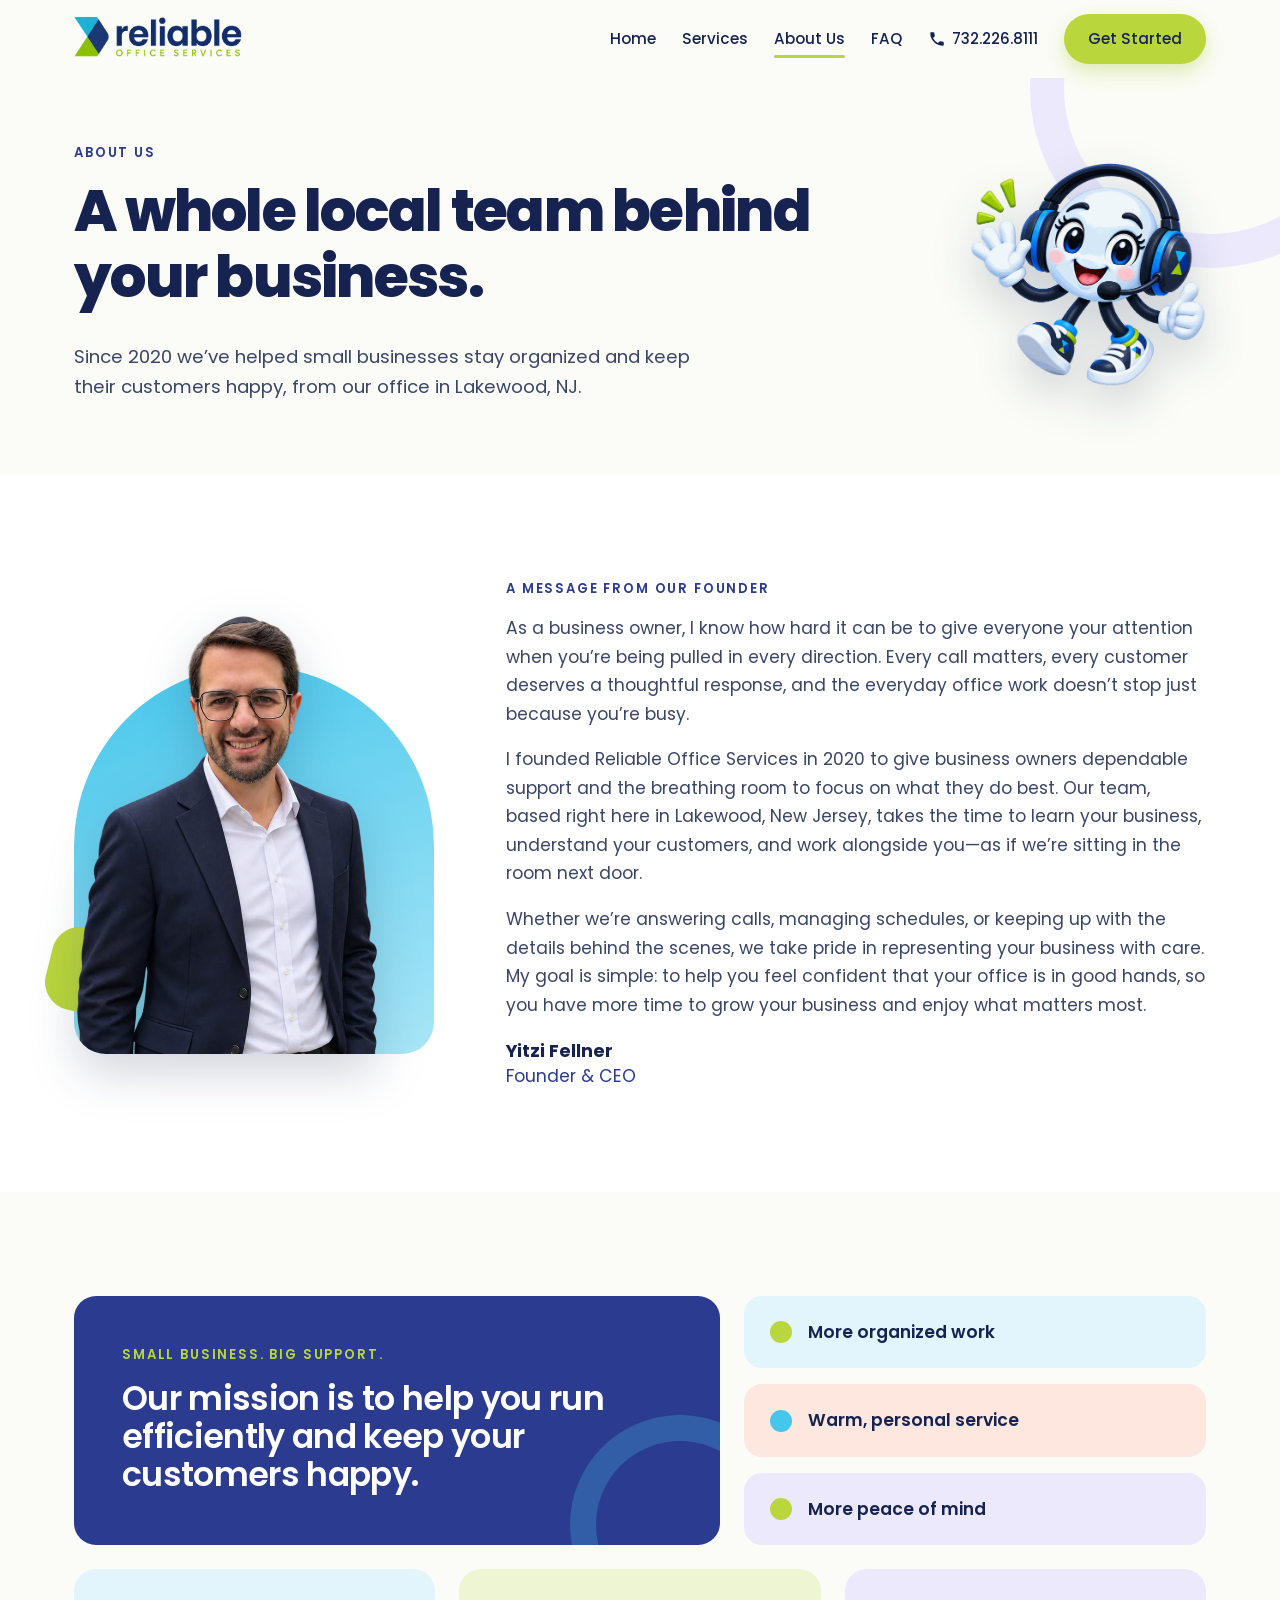
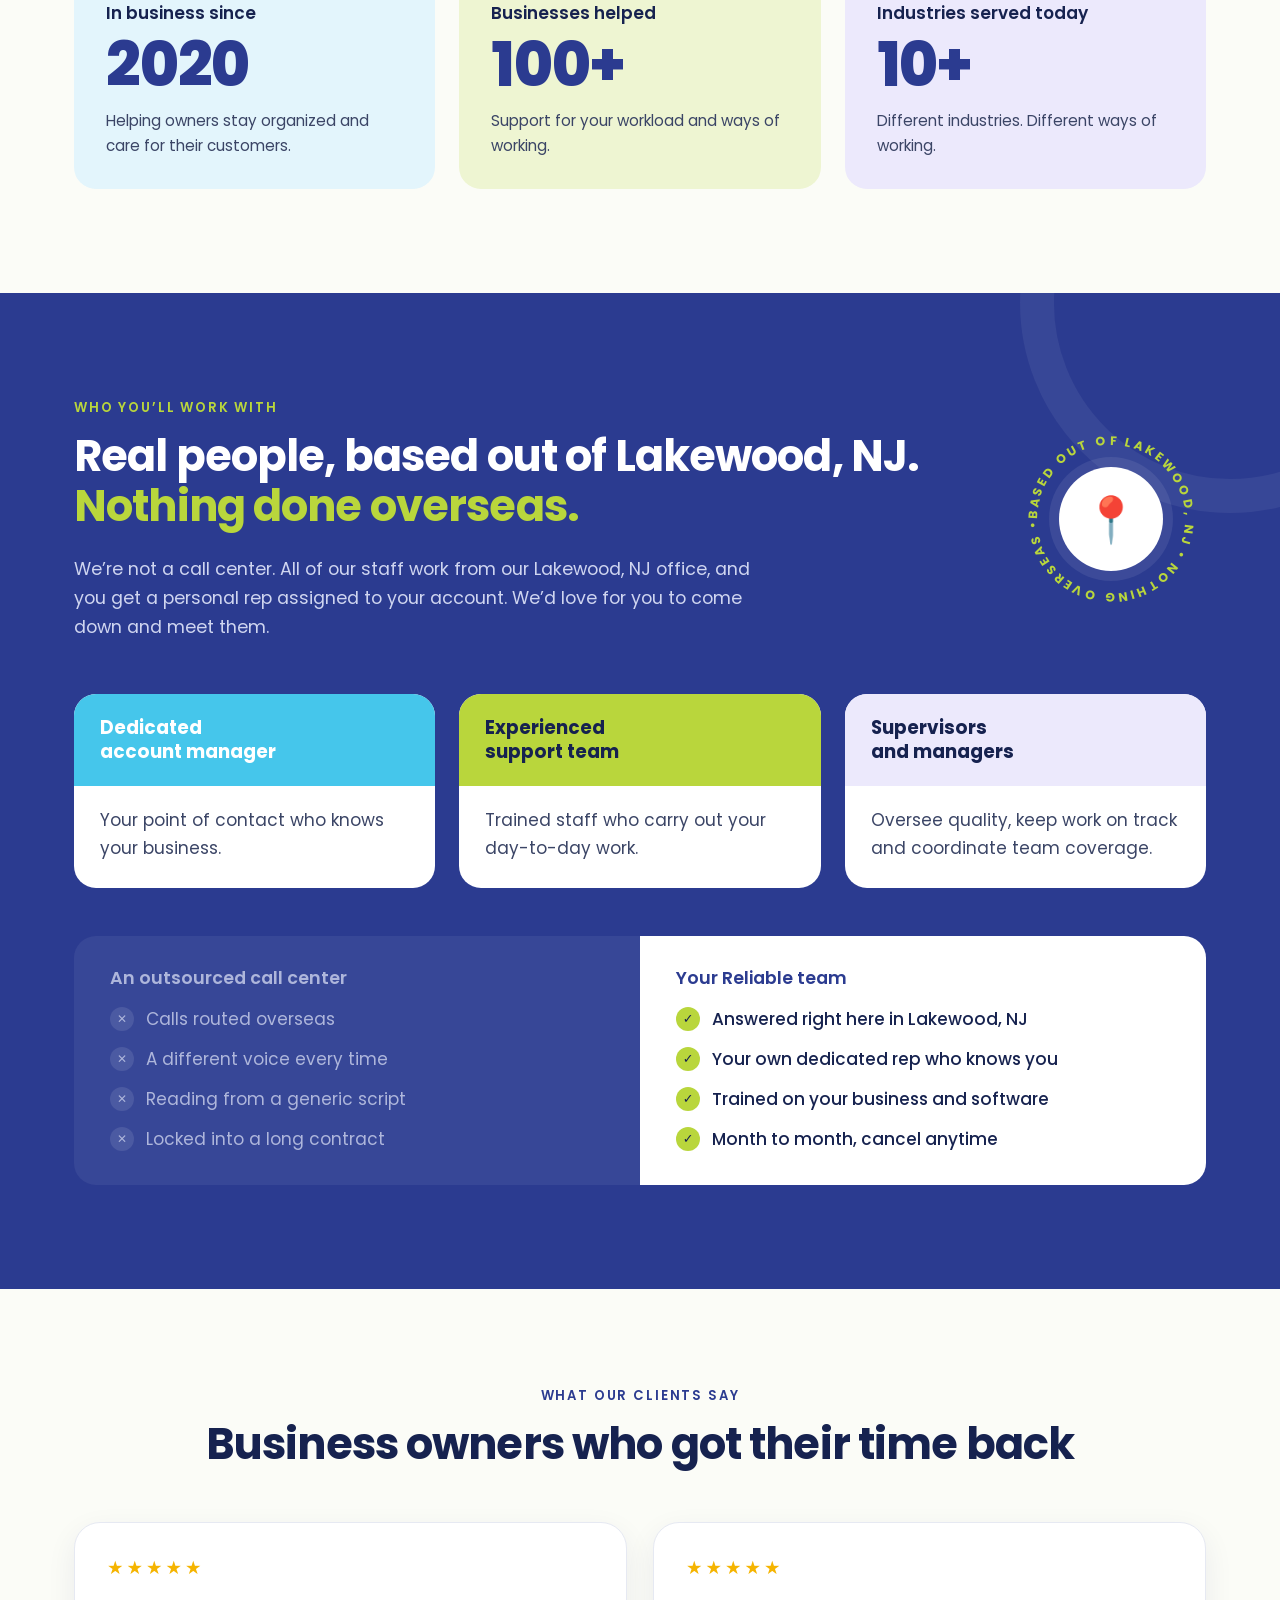
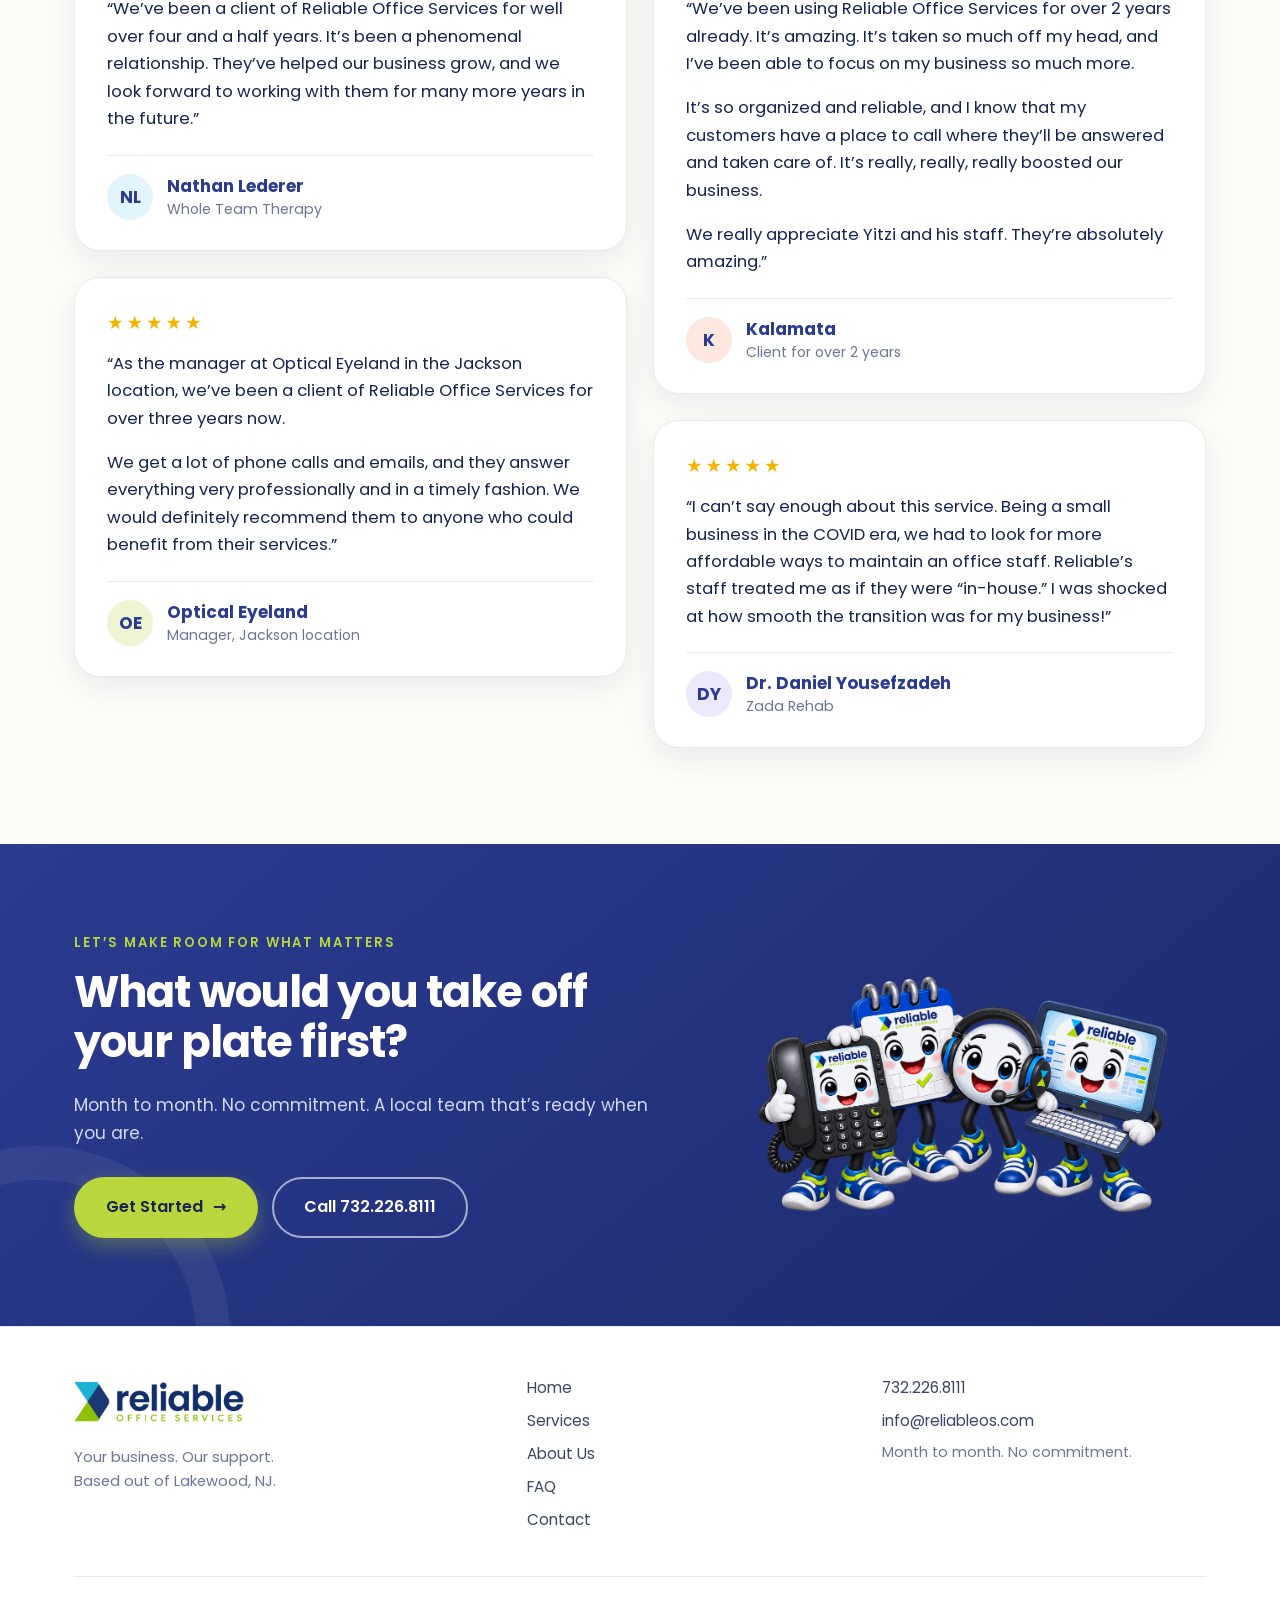
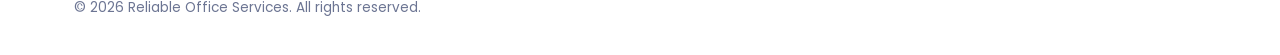
==== commit 4039e4d0: "Add client testimonials Show four client testimonials as cards on the Home and About pages (Whole Te" ====
--- a/about.html
+++ b/about.html
@@ -161,13 +161,34 @@
       </div>
     </section>
 
-    <section class="testimonial">
-      <div class="container narrow center reveal">
-        <div class="stars" aria-label="5 out of 5 stars">★★★★★</div>
-        <blockquote>
-          <p>“I can’t say enough about this service. Being a small business in the COVID era, we had to look for more affordable ways to maintain an office staff. Reliable’s staff treated me as if they were ‘in-house.’ I was shocked at how smooth the transition was for my business!”</p>
-          <footer><strong>Dr. Daniel Yousefzadeh</strong><span>Zada Rehab</span></footer>
-        </blockquote>
+    <section class="testimonial" id="testimonials">
+      <div class="container">
+        <div class="section-head center reveal">
+          <p class="eyebrow">What our clients say</p>
+          <h2>Business owners who got their time back</h2>
+        </div>
+        <div class="t-grid">
+          <figure class="t-card reveal">
+            <div class="stars" aria-label="5 out of 5 stars">★★★★★</div>
+            <blockquote><p>We’ve been a client of Reliable Office Services for well over four and a half years. It’s been a phenomenal relationship. They’ve helped our business grow, and we look forward to working with them for many more years in the future.</p></blockquote>
+            <figcaption><span class="avatar tint-cyan" aria-hidden="true">NL</span><span><strong>Nathan Lederer</strong><small>Whole Team Therapy</small></span></figcaption>
+          </figure>
+          <figure class="t-card reveal">
+            <div class="stars" aria-label="5 out of 5 stars">★★★★★</div>
+            <blockquote><p>As the manager at Optical Eyeland in the Jackson location, we’ve been a client of Reliable Office Services for over three years now.</p><p>We get a lot of phone calls and emails, and they answer everything very professionally and in a timely fashion. We would definitely recommend them to anyone who could benefit from their services.</p></blockquote>
+            <figcaption><span class="avatar tint-lime" aria-hidden="true">OE</span><span><strong>Optical Eyeland</strong><small>Manager, Jackson location</small></span></figcaption>
+          </figure>
+          <figure class="t-card reveal">
+            <div class="stars" aria-label="5 out of 5 stars">★★★★★</div>
+            <blockquote><p>We’ve been using Reliable Office Services for over 2 years already. It’s amazing. It’s taken so much off my head, and I’ve been able to focus on my business so much more.</p><p>It’s so organized and reliable, and I know that my customers have a place to call where they’ll be answered and taken care of. It’s really, really, really boosted our business.</p><p>We really appreciate Yitzi and his staff. They’re absolutely amazing.</p></blockquote>
+            <figcaption><span class="avatar tint-peach" aria-hidden="true">K</span><span><strong>Kalamata</strong><small>Client for over 2 years</small></span></figcaption>
+          </figure>
+          <figure class="t-card reveal">
+            <div class="stars" aria-label="5 out of 5 stars">★★★★★</div>
+            <blockquote><p>I can’t say enough about this service. Being a small business in the COVID era, we had to look for more affordable ways to maintain an office staff. Reliable’s staff treated me as if they were “in-house.” I was shocked at how smooth the transition was for my business!</p></blockquote>
+            <figcaption><span class="avatar tint-lav" aria-hidden="true">DY</span><span><strong>Dr. Daniel Yousefzadeh</strong><small>Zada Rehab</small></span></figcaption>
+          </figure>
+        </div>
       </div>
     </section>
 
--- a/css/styles.css
+++ b/css/styles.css
@@ -319,14 +319,21 @@
 .ceo-quote footer strong { color: var(--ink); font-size: 1.1rem; }
 .ceo-quote footer span { color: var(--navy); }
 
-/* Testimonial */
-.testimonial { padding: 90px 0; }
-.stars { color: #f5b400; font-size: 1.6rem; letter-spacing: 4px; margin-bottom: 14px; }
-.testimonial blockquote { margin: 0; }
-.testimonial blockquote p { font-size: clamp(1.15rem, 2.1vw, 1.45rem); color: var(--ink); font-weight: 500; line-height: 1.6; }
-.testimonial footer { align-items: center; }
-.testimonial footer strong { color: var(--navy); }
-.testimonial footer span { color: var(--muted); font-size: .95rem; }
+/* Testimonials */
+.testimonial { padding: 96px 0; }
+.t-grid { columns: 2; column-gap: 26px; }
+.t-card { break-inside: avoid; margin: 0 0 26px; background: #fff; border: 1.5px solid var(--border); border-radius: 26px; padding: 30px 32px; box-shadow: var(--shadow); transition: transform .35s var(--bounce), box-shadow .3s, border-color .3s, opacity .7s var(--ease); }
+.t-card:hover { transform: translateY(-6px) rotate(-.4deg); box-shadow: var(--shadow-lg); border-color: var(--cyan); }
+.stars { color: #f5b400; font-size: 1.15rem; letter-spacing: 3px; margin-bottom: 12px; }
+.t-card blockquote { margin: 0; color: var(--ink); font-size: 1.04rem; }
+.t-card blockquote p:first-child::before { content: "“"; }
+.t-card blockquote p:last-child::after { content: "”"; }
+.t-card blockquote p:last-child { margin-bottom: 0; }
+.t-card figcaption { display: flex; align-items: center; gap: 14px; margin-top: 22px; padding-top: 18px; border-top: 1px solid var(--border); line-height: 1.3; }
+.t-card figcaption strong { display: block; color: var(--navy); }
+.t-card figcaption small { color: var(--muted); font-size: .88rem; }
+.avatar { width: 46px; height: 46px; border-radius: 50%; display: grid; place-items: center; font-weight: 700; color: var(--navy); flex: none; }
+@media (max-width: 900px) { .t-grid { columns: 1; } }
 
 /* FAQ */
 .faq { background: #fff; }
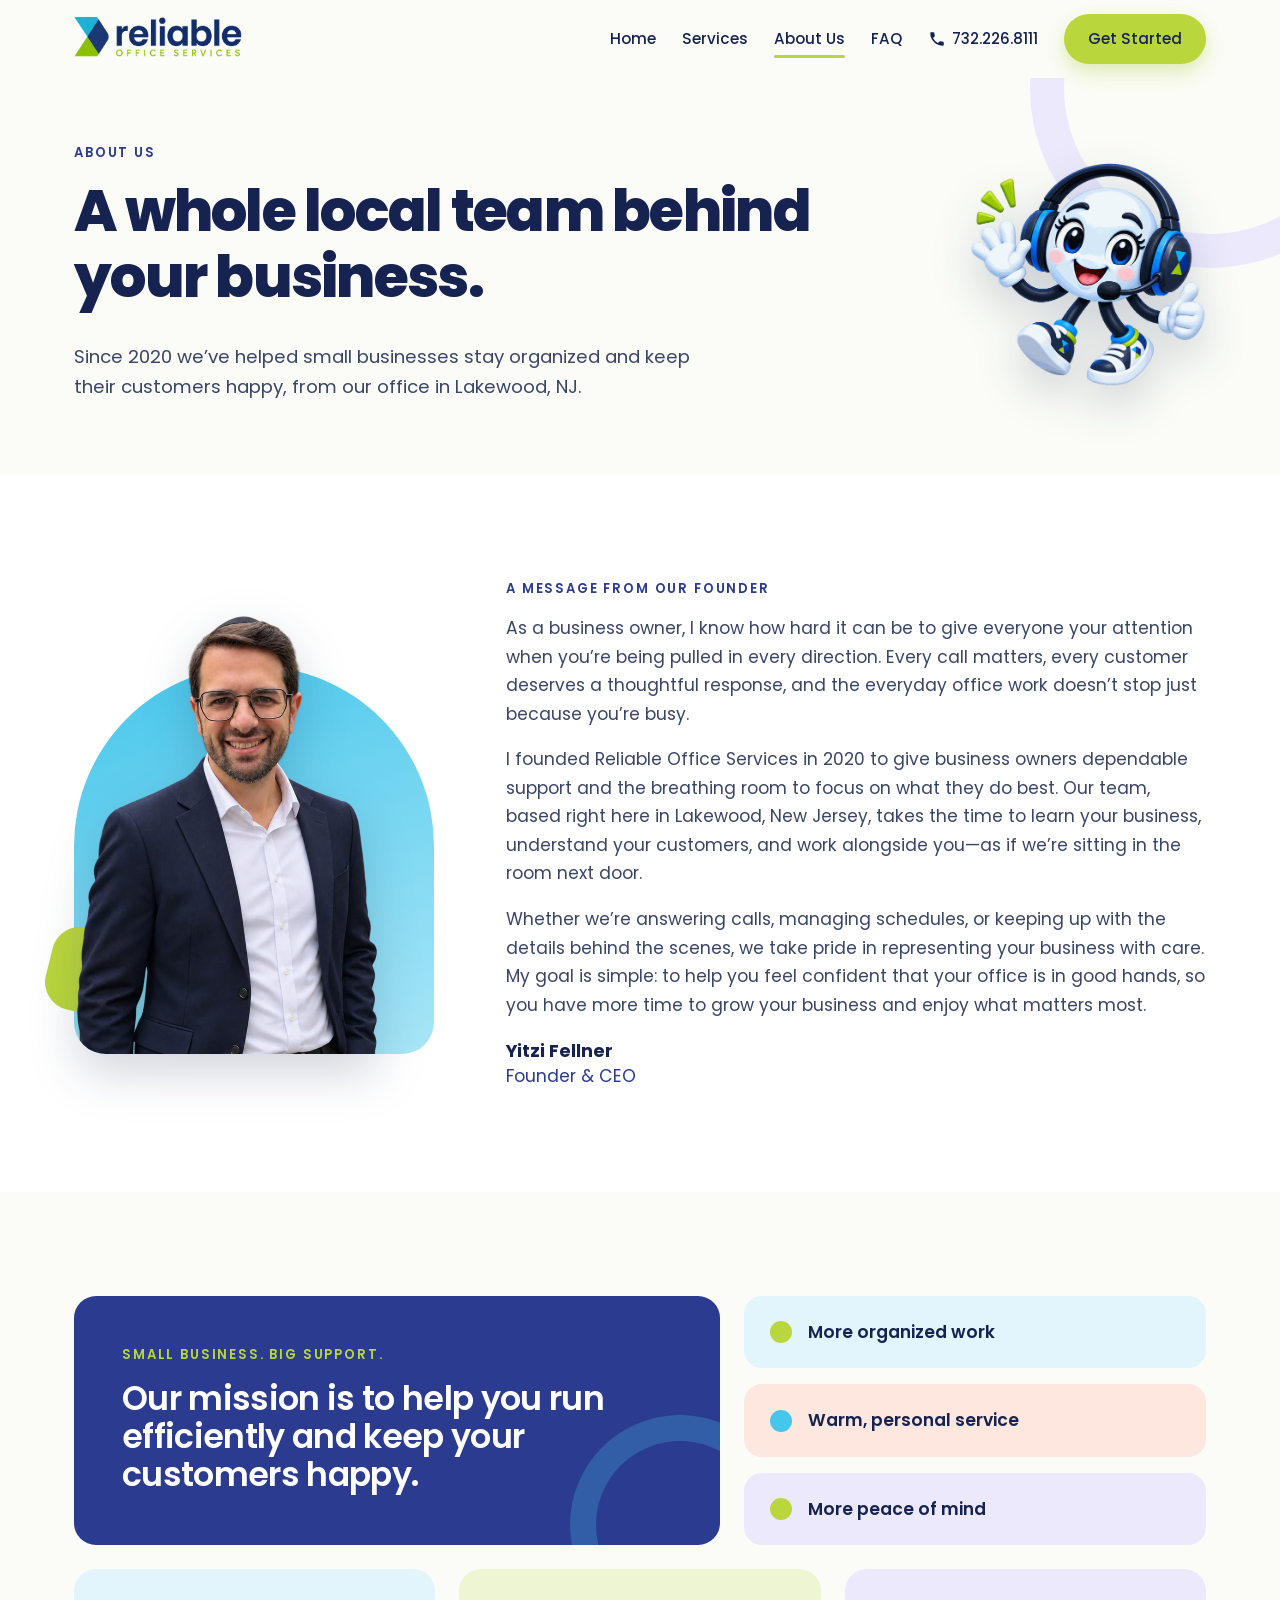
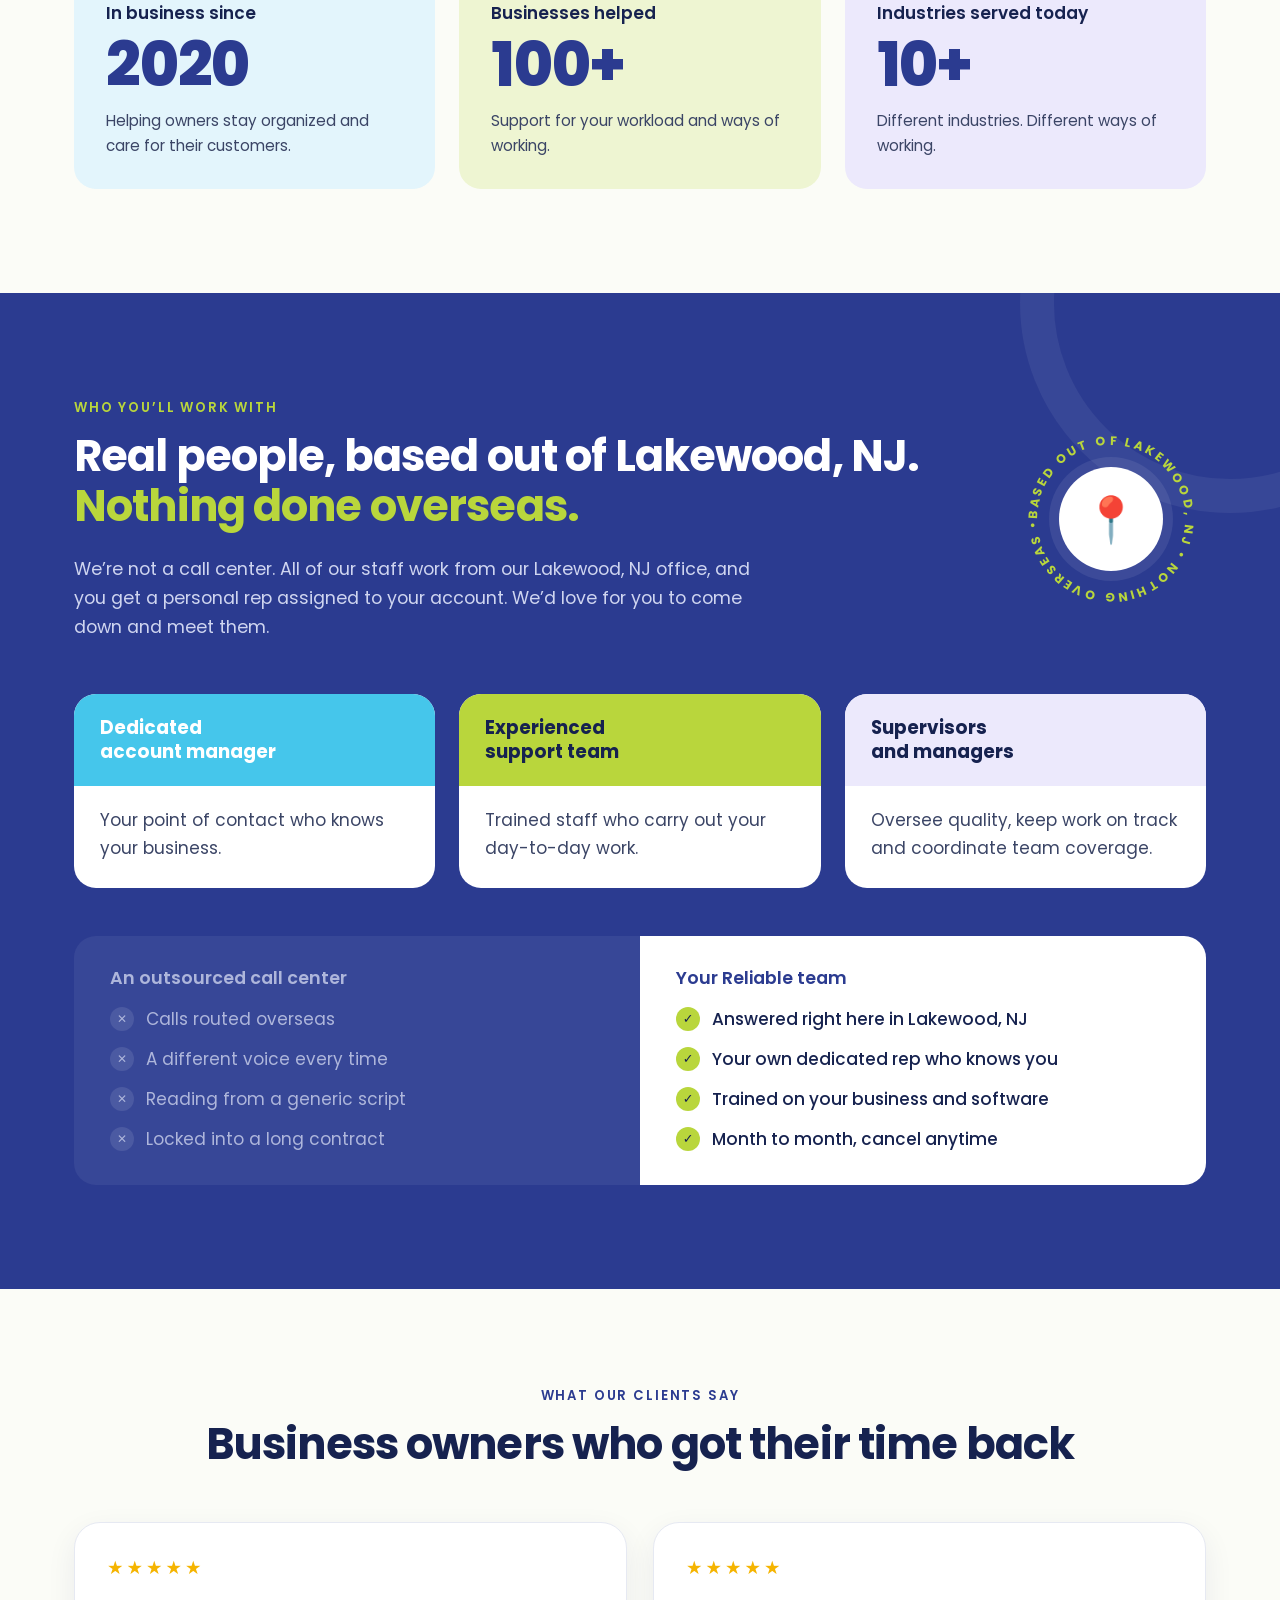
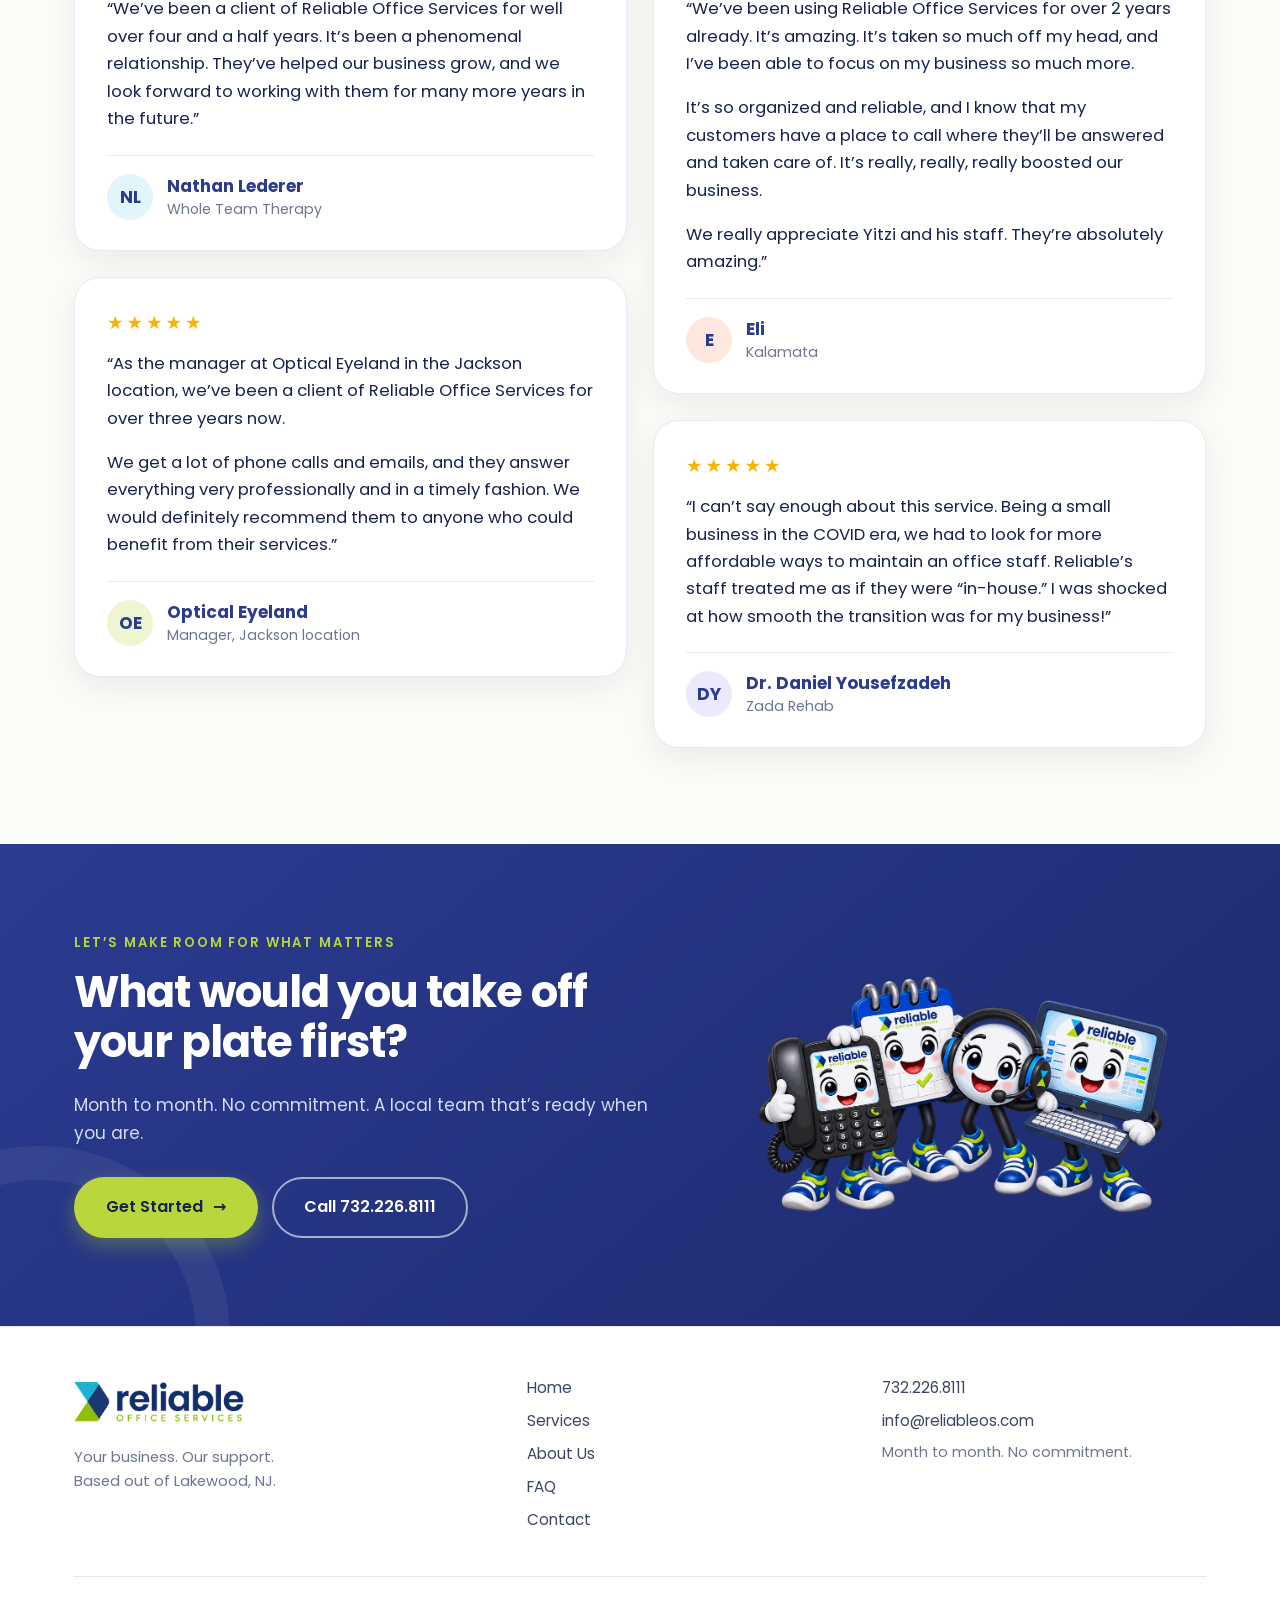
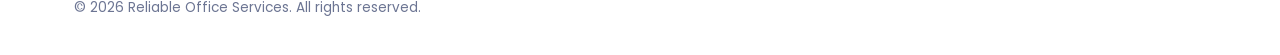
==== commit aadae48f: "Attribute the Kalamata testimonial to Eli Co-Authored-By: Claude Fable 5.2 <noreply@anthropic.com> C" ====
--- a/about.html
+++ b/about.html
@@ -181,7 +181,7 @@
           <figure class="t-card reveal">
             <div class="stars" aria-label="5 out of 5 stars">★★★★★</div>
             <blockquote><p>We’ve been using Reliable Office Services for over 2 years already. It’s amazing. It’s taken so much off my head, and I’ve been able to focus on my business so much more.</p><p>It’s so organized and reliable, and I know that my customers have a place to call where they’ll be answered and taken care of. It’s really, really, really boosted our business.</p><p>We really appreciate Yitzi and his staff. They’re absolutely amazing.</p></blockquote>
-            <figcaption><span class="avatar tint-peach" aria-hidden="true">K</span><span><strong>Kalamata</strong><small>Client for over 2 years</small></span></figcaption>
+            <figcaption><span class="avatar tint-peach" aria-hidden="true">E</span><span><strong>Eli</strong><small>Kalamata</small></span></figcaption>
           </figure>
           <figure class="t-card reveal">
             <div class="stars" aria-label="5 out of 5 stars">★★★★★</div>
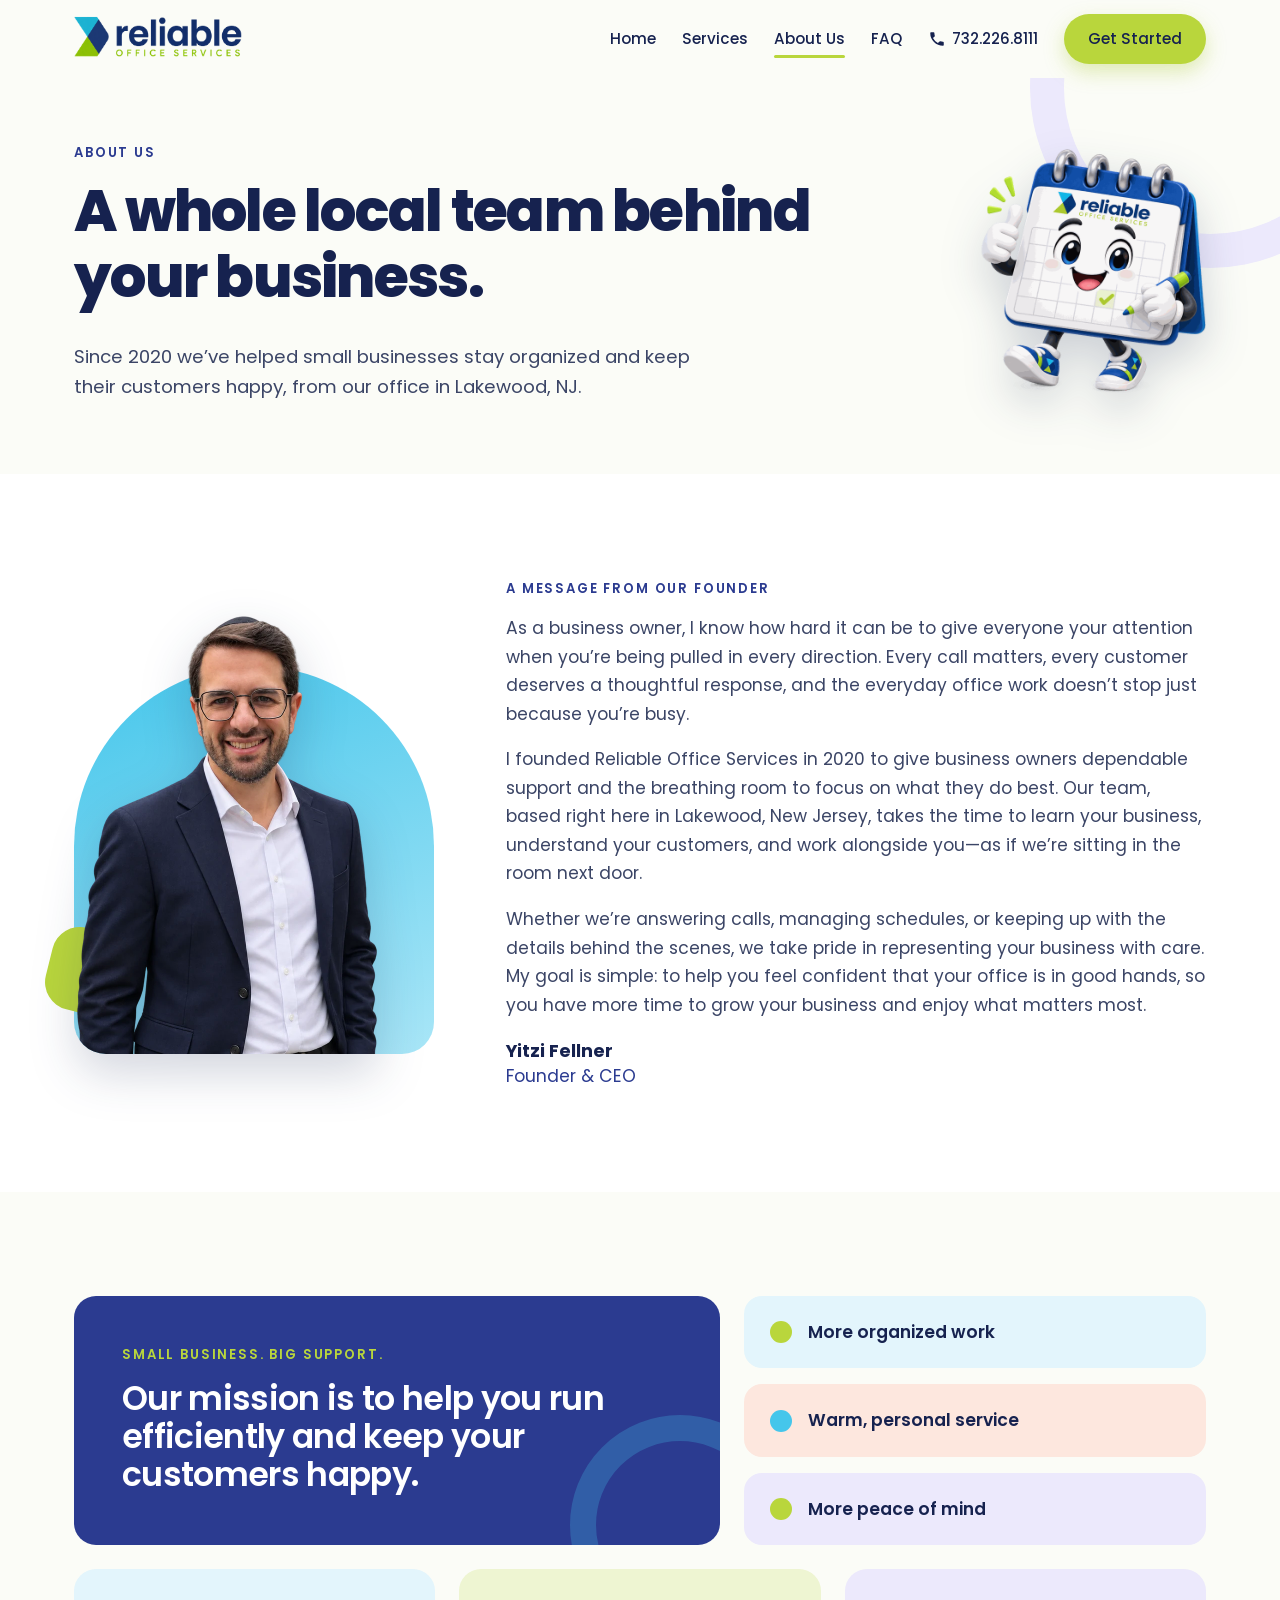
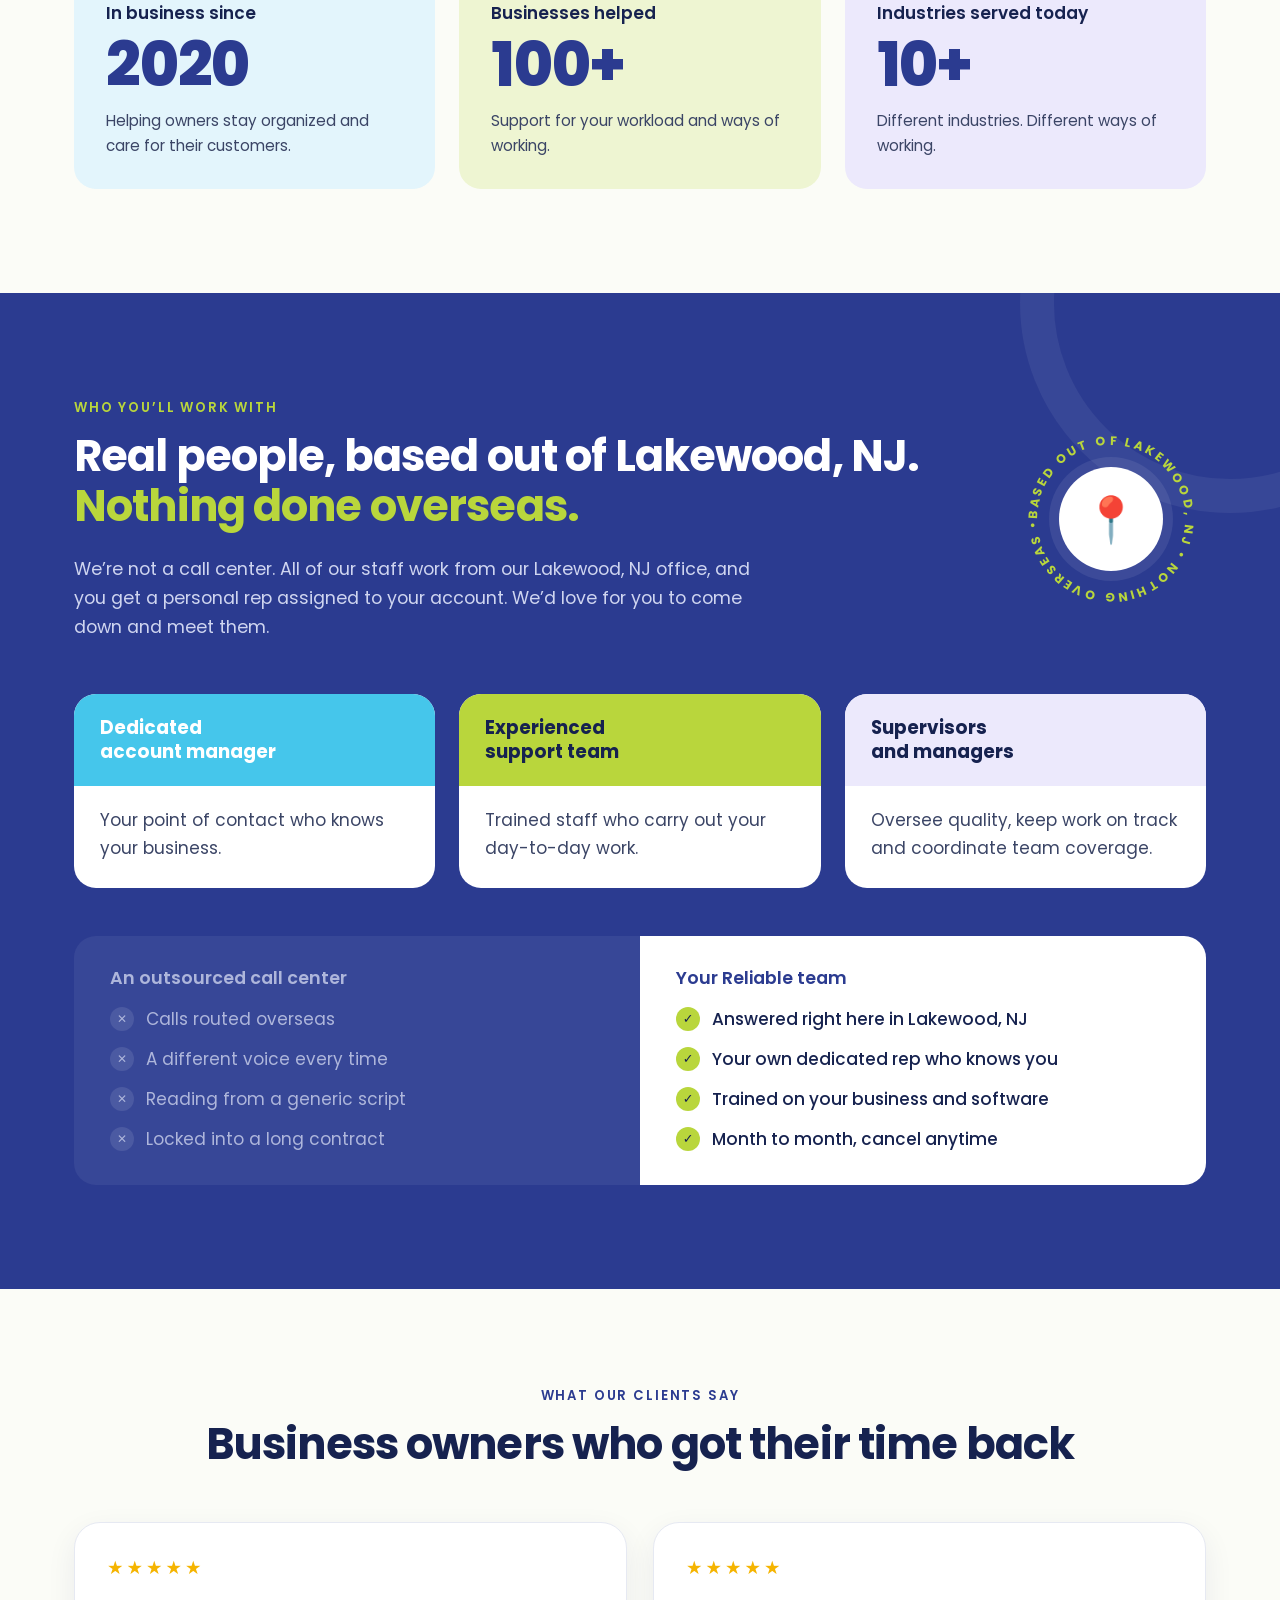
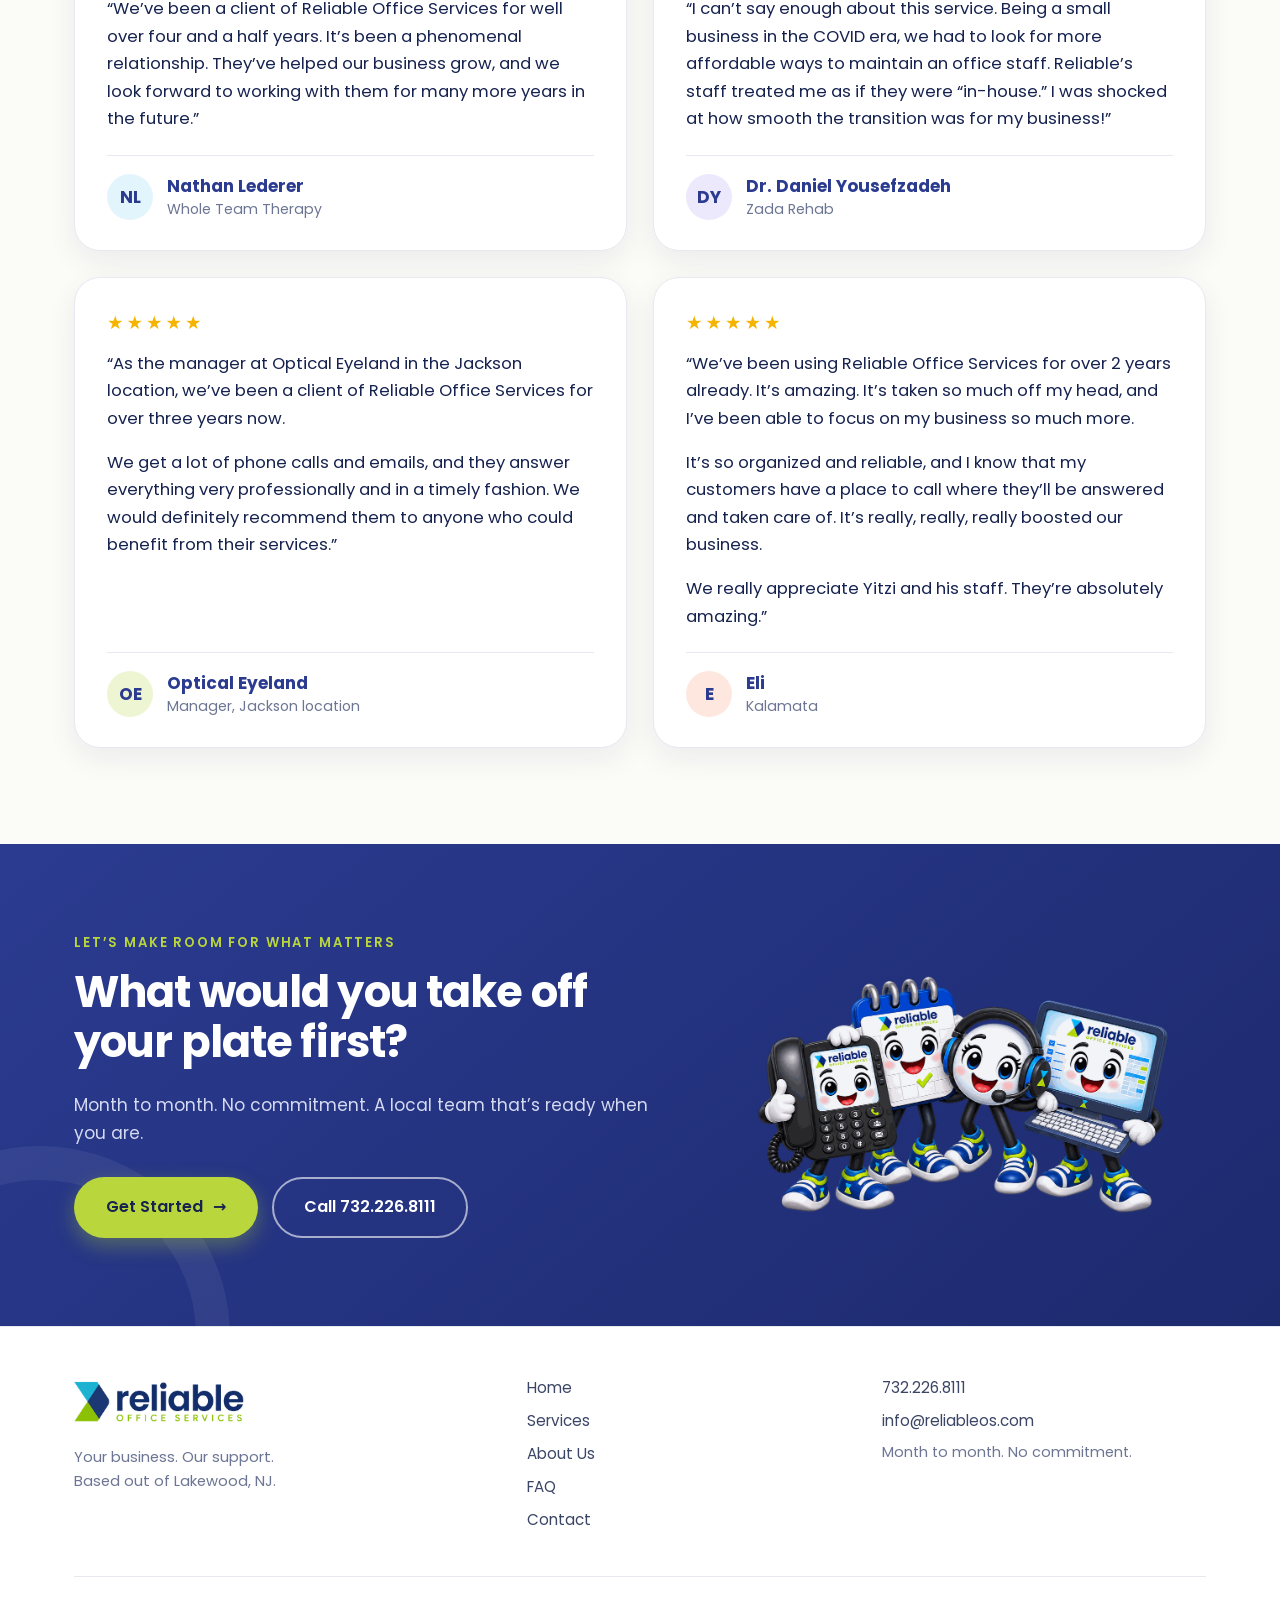
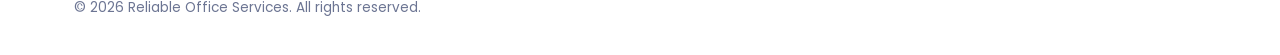
==== commit b49a3abe: "Keep group mascots still, swap page mascots, align testimonials - Group mascot image no longer float" ====
--- a/about.html
+++ b/about.html
@@ -51,8 +51,8 @@
           <h1>A whole local team behind your business.</h1>
           <p class="lead">Since 2020 we’ve helped small businesses stay organized and keep their customers happy, from our office in Lakewood, NJ.</p>
         </div>
-        <button class="mascot-btn page-hero-mascot" type="button" data-say="Nice to meet you! 😊" aria-label="Say hi to the mascot">
-          <img src="images/mascots/customer-service.png" alt="Waving mascot wearing a headset" width="560" height="560">
+        <button class="mascot-btn page-hero-mascot" type="button" data-say="Nice to meet you! ✅" aria-label="Say hi to the mascot">
+          <img src="images/mascots/scheduling.png" alt="Smiling calendar mascot holding a pen" width="560" height="560">
         </button>
       </div>
     </section>
@@ -175,6 +175,11 @@
           </figure>
           <figure class="t-card reveal">
             <div class="stars" aria-label="5 out of 5 stars">★★★★★</div>
+            <blockquote><p>I can’t say enough about this service. Being a small business in the COVID era, we had to look for more affordable ways to maintain an office staff. Reliable’s staff treated me as if they were “in-house.” I was shocked at how smooth the transition was for my business!</p></blockquote>
+            <figcaption><span class="avatar tint-lav" aria-hidden="true">DY</span><span><strong>Dr. Daniel Yousefzadeh</strong><small>Zada Rehab</small></span></figcaption>
+          </figure>
+          <figure class="t-card reveal">
+            <div class="stars" aria-label="5 out of 5 stars">★★★★★</div>
             <blockquote><p>As the manager at Optical Eyeland in the Jackson location, we’ve been a client of Reliable Office Services for over three years now.</p><p>We get a lot of phone calls and emails, and they answer everything very professionally and in a timely fashion. We would definitely recommend them to anyone who could benefit from their services.</p></blockquote>
             <figcaption><span class="avatar tint-lime" aria-hidden="true">OE</span><span><strong>Optical Eyeland</strong><small>Manager, Jackson location</small></span></figcaption>
           </figure>
@@ -182,11 +187,6 @@
             <div class="stars" aria-label="5 out of 5 stars">★★★★★</div>
             <blockquote><p>We’ve been using Reliable Office Services for over 2 years already. It’s amazing. It’s taken so much off my head, and I’ve been able to focus on my business so much more.</p><p>It’s so organized and reliable, and I know that my customers have a place to call where they’ll be answered and taken care of. It’s really, really, really boosted our business.</p><p>We really appreciate Yitzi and his staff. They’re absolutely amazing.</p></blockquote>
             <figcaption><span class="avatar tint-peach" aria-hidden="true">E</span><span><strong>Eli</strong><small>Kalamata</small></span></figcaption>
-          </figure>
-          <figure class="t-card reveal">
-            <div class="stars" aria-label="5 out of 5 stars">★★★★★</div>
-            <blockquote><p>I can’t say enough about this service. Being a small business in the COVID era, we had to look for more affordable ways to maintain an office staff. Reliable’s staff treated me as if they were “in-house.” I was shocked at how smooth the transition was for my business!</p></blockquote>
-            <figcaption><span class="avatar tint-lav" aria-hidden="true">DY</span><span><strong>Dr. Daniel Yousefzadeh</strong><small>Zada Rehab</small></span></figcaption>
           </figure>
         </div>
       </div>
--- a/css/styles.css
+++ b/css/styles.css
@@ -164,7 +164,7 @@
 @keyframes morph { 50% { border-radius: 56% 44% 44% 56% / 44% 56% 44% 56%; } }
 @keyframes pop { from { transform: scale(.6); opacity: 0; } }
 .hero-mascots { position: relative; z-index: 1; animation: pop 1s .3s var(--bounce) both; }
-.hero-mascots img { animation: float 5s ease-in-out infinite; filter: drop-shadow(0 24px 30px rgba(22, 34, 79, .22)); }
+.hero-mascots img { filter: drop-shadow(0 24px 30px rgba(22, 34, 79, .22)); }
 @keyframes float { 50% { transform: translateY(-14px); } }
 .float-card {
   position: absolute; z-index: 2; background: #fff; border-radius: 16px; box-shadow: var(--shadow-lg);
@@ -321,11 +321,11 @@
 
 /* Testimonials */
 .testimonial { padding: 96px 0; }
-.t-grid { columns: 2; column-gap: 26px; }
-.t-card { break-inside: avoid; margin: 0 0 26px; background: #fff; border: 1.5px solid var(--border); border-radius: 26px; padding: 30px 32px; box-shadow: var(--shadow); transition: transform .35s var(--bounce), box-shadow .3s, border-color .3s, opacity .7s var(--ease); }
+.t-grid { display: grid; grid-template-columns: repeat(2, minmax(0, 1fr)); gap: 26px; }
+.t-card { display: flex; flex-direction: column; margin: 0; background: #fff; border: 1.5px solid var(--border); border-radius: 26px; padding: 30px 32px; box-shadow: var(--shadow); transition: transform .35s var(--bounce), box-shadow .3s, border-color .3s, opacity .7s var(--ease); }
 .t-card:hover { transform: translateY(-6px) rotate(-.4deg); box-shadow: var(--shadow-lg); border-color: var(--cyan); }
 .stars { color: #f5b400; font-size: 1.15rem; letter-spacing: 3px; margin-bottom: 12px; }
-.t-card blockquote { margin: 0; color: var(--ink); font-size: 1.04rem; }
+.t-card blockquote { margin: 0; flex: 1; color: var(--ink); font-size: 1.04rem; }
 .t-card blockquote p:first-child::before { content: "“"; }
 .t-card blockquote p:last-child::after { content: "”"; }
 .t-card blockquote p:last-child { margin-bottom: 0; }
@@ -333,7 +333,7 @@
 .t-card figcaption strong { display: block; color: var(--navy); }
 .t-card figcaption small { color: var(--muted); font-size: .88rem; }
 .avatar { width: 46px; height: 46px; border-radius: 50%; display: grid; place-items: center; font-weight: 700; color: var(--navy); flex: none; }
-@media (max-width: 900px) { .t-grid { columns: 1; } }
+@media (max-width: 900px) { .t-grid { grid-template-columns: 1fr; } }
 
 /* FAQ */
 .faq { background: #fff; }
@@ -363,7 +363,7 @@
 .c-line:hover { transform: translateX(6px); }
 .c-ico { width: 46px; height: 46px; border-radius: 50%; background: var(--lime-bright); color: var(--ink); display: grid; place-items: center; flex: none; }
 .c-ico svg { width: 20px; height: 20px; fill: currentColor; }
-.contact-mascots { width: 340px; margin-top: 24px; animation: float 6s ease-in-out infinite; }
+.contact-mascots { width: 340px; margin-top: 24px; }
 .contact-form { background: #fff; border-radius: 26px; padding: 36px; box-shadow: var(--shadow-lg); color: var(--text); }
 .chips { border: 0; padding: 0; margin: 0 0 22px; display: flex; flex-wrap: wrap; gap: 10px; min-width: 0; }
 .chips legend { font-weight: 600; color: var(--ink); font-size: .92rem; margin-bottom: 10px; padding: 0; }
@@ -434,7 +434,7 @@
 .cta-band { background: linear-gradient(140deg, var(--navy) 0%, var(--navy-deep) 100%); color: #d4daf2; overflow: hidden; padding: 88px 0; }
 .cta-band h2 { color: #fff; }
 .cta-grid { display: grid; grid-template-columns: 1.2fr 1fr; gap: 48px; align-items: center; }
-.cta-mascots { animation: float 6s ease-in-out infinite; max-width: 420px; justify-self: center; width: 100%; }
+.cta-mascots { max-width: 420px; justify-self: center; width: 100%; }
 .hero-ctas.static { opacity: 1; transform: none; animation: none; margin-bottom: 0; }
 .btn-outline-light { border-color: rgba(255, 255, 255, .6); color: #fff; }
 .btn-outline-light:hover { background: #fff; color: var(--navy); }
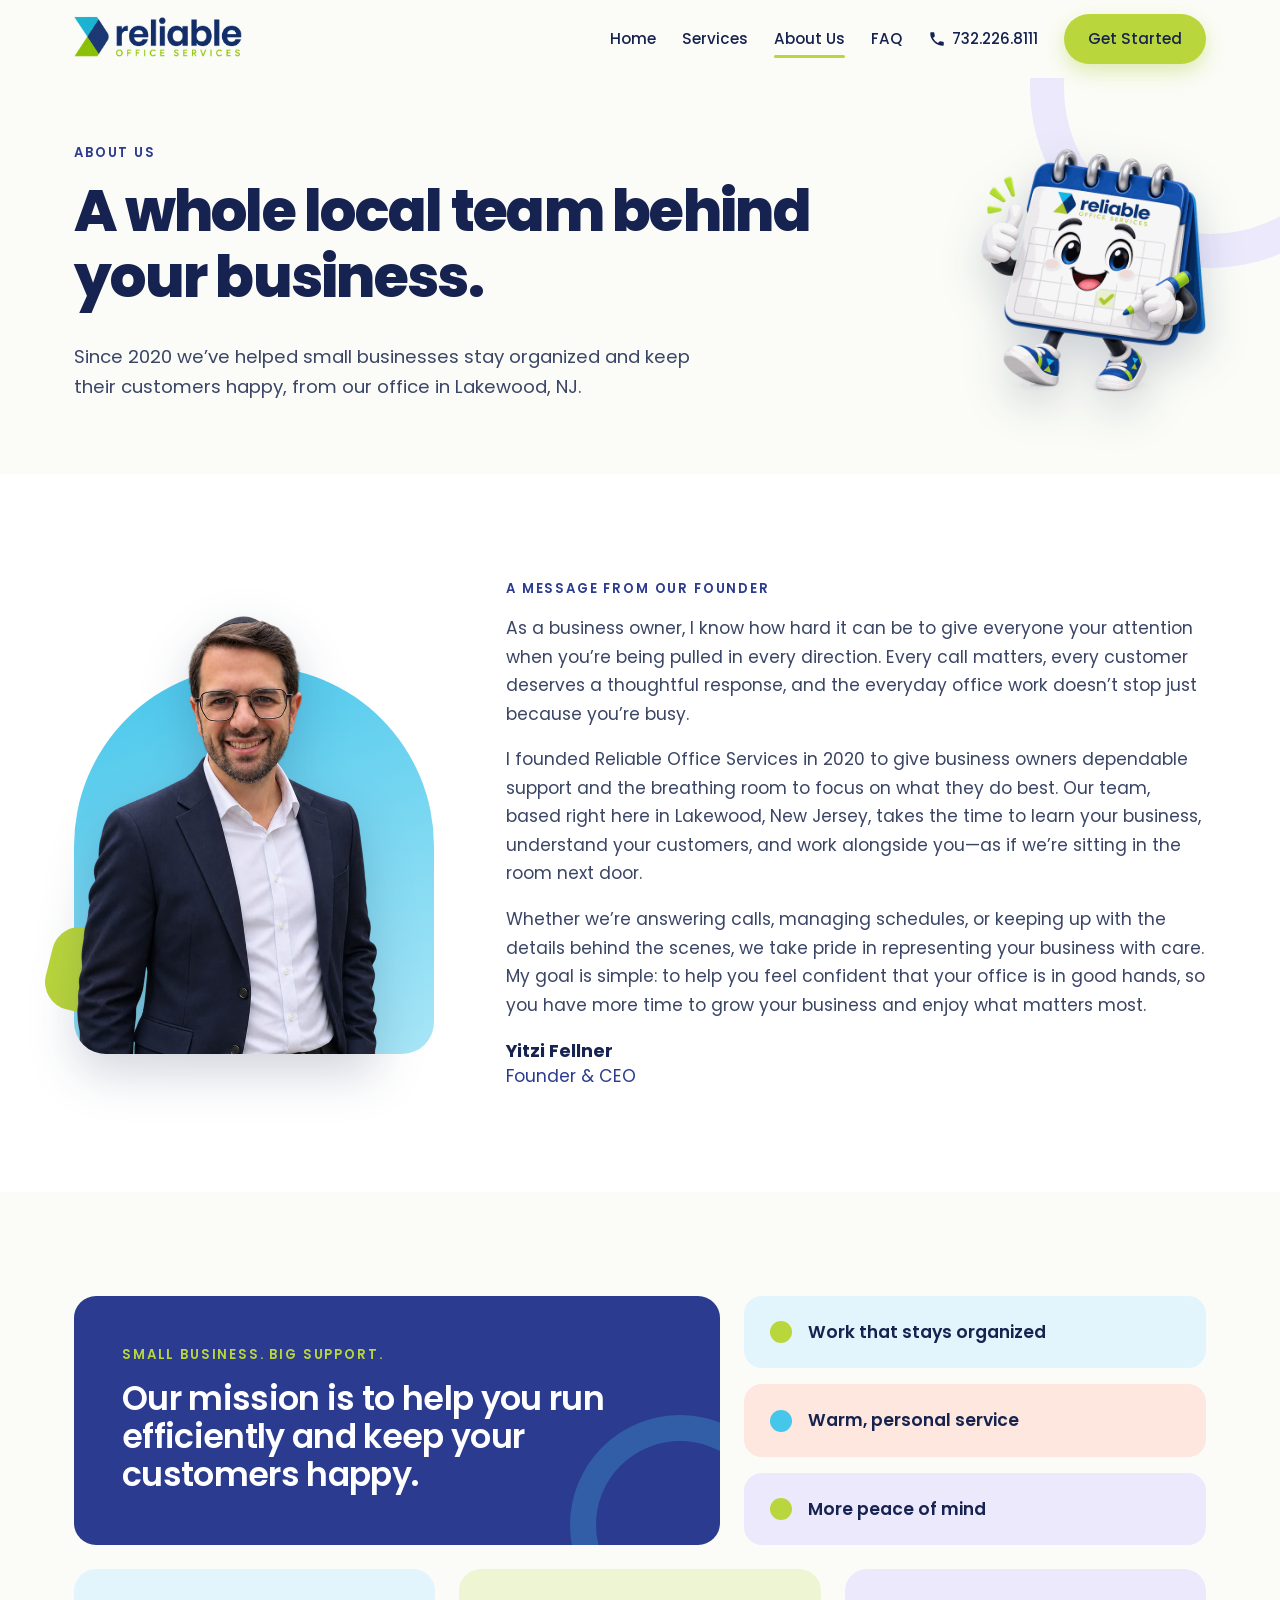
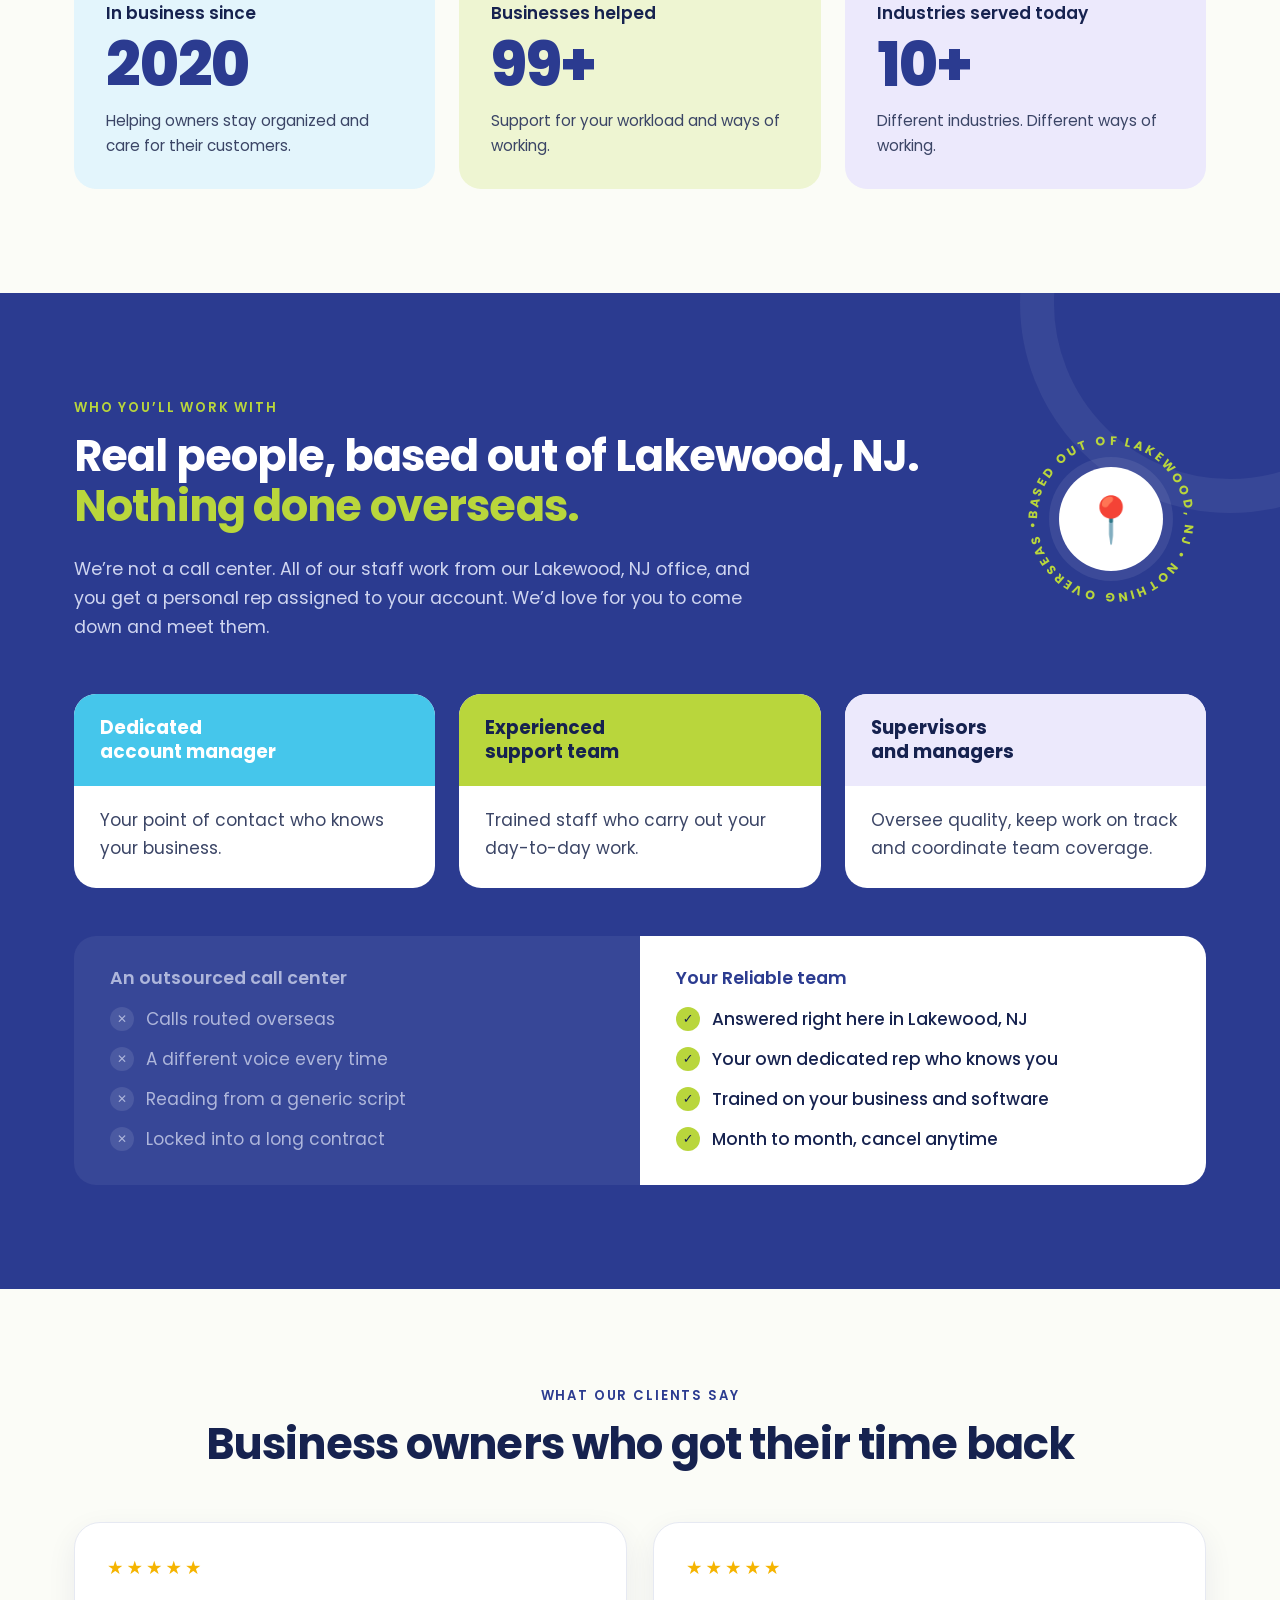
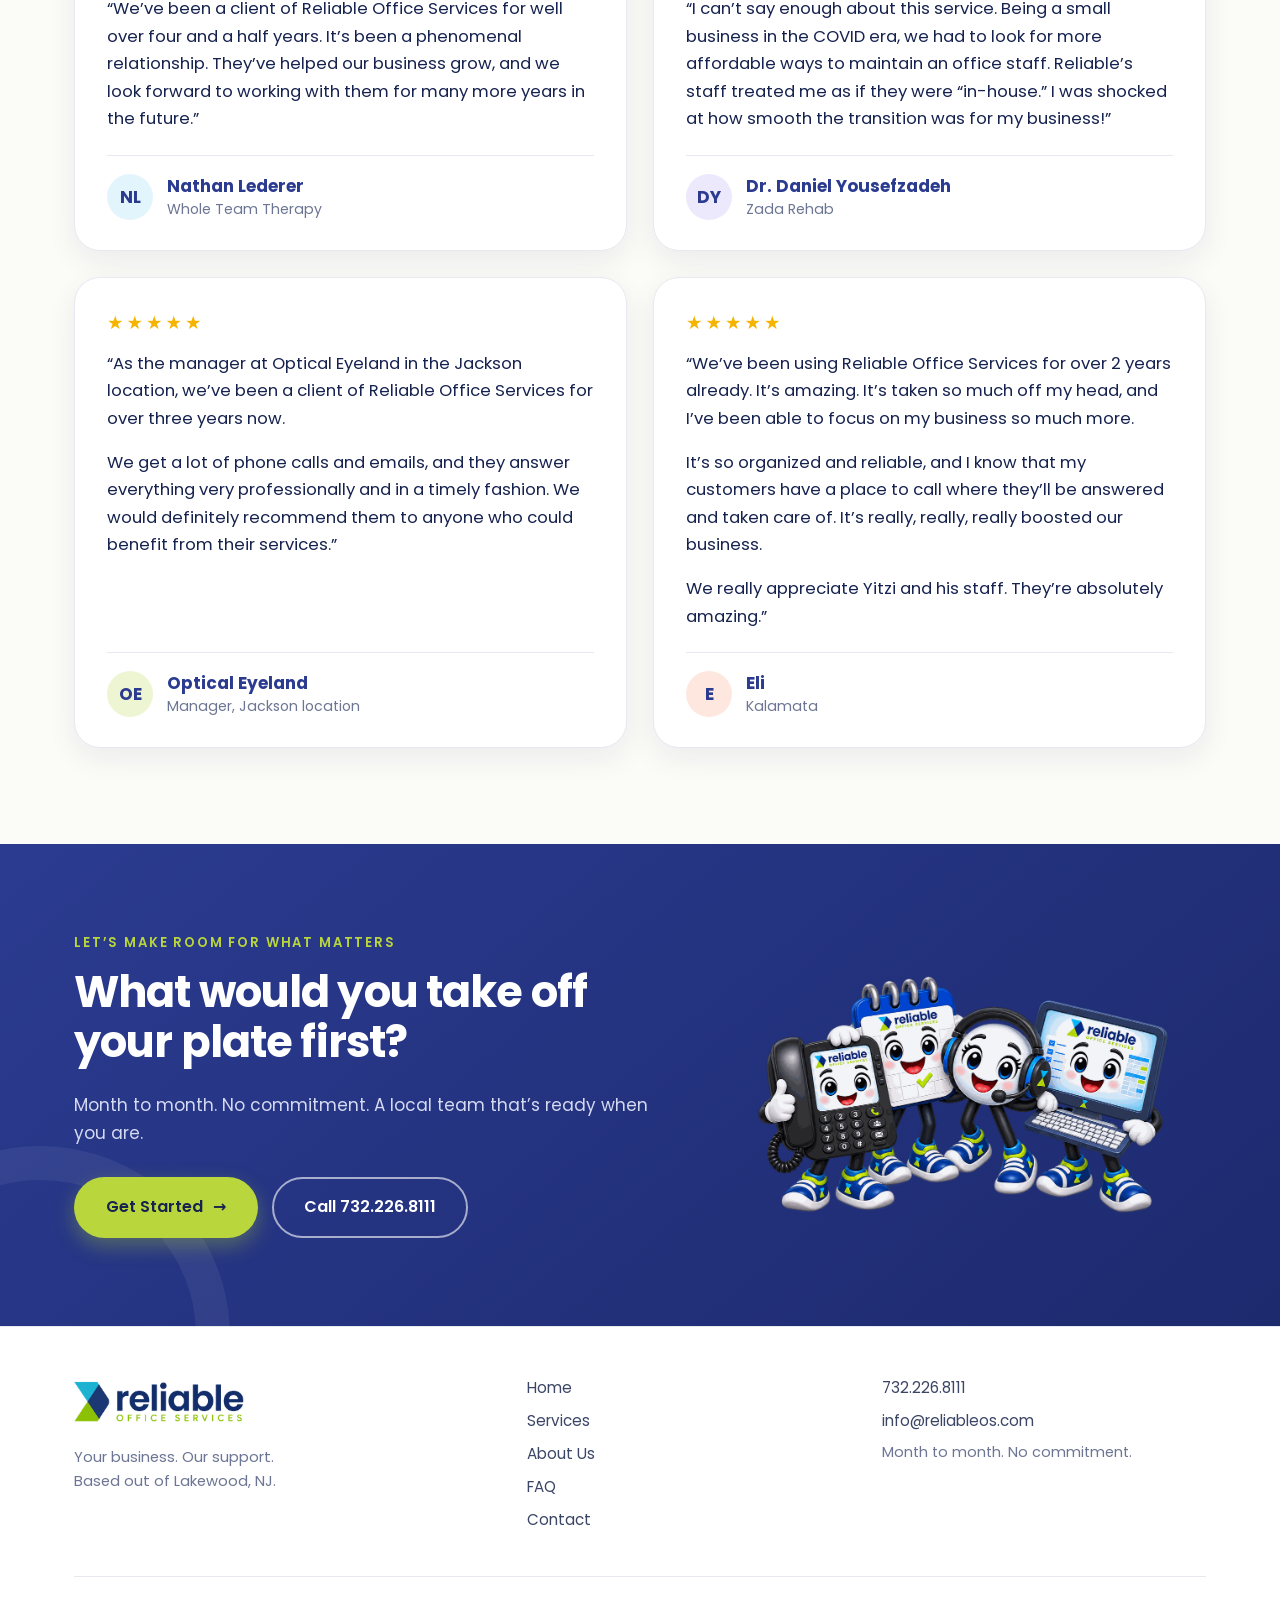
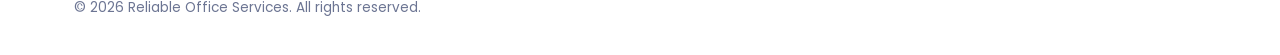
==== commit de962edd: "Reword benefit line and open every page at the top Co-Authored-By: Claude Fable 5.2 <noreply@anthrop" ====
--- a/about.html
+++ b/about.html
@@ -82,7 +82,7 @@
             <h2>Our mission is to help you run efficiently and keep your customers happy.</h2>
           </div>
           <ul class="benefits">
-            <li class="reveal tint-cyan"><span class="b-dot"></span>More organized work</li>
+            <li class="reveal tint-cyan"><span class="b-dot"></span>Work that stays organized</li>
             <li class="reveal tint-peach"><span class="b-dot"></span>Warm, personal service</li>
             <li class="reveal tint-lav"><span class="b-dot"></span>More peace of mind</li>
           </ul>
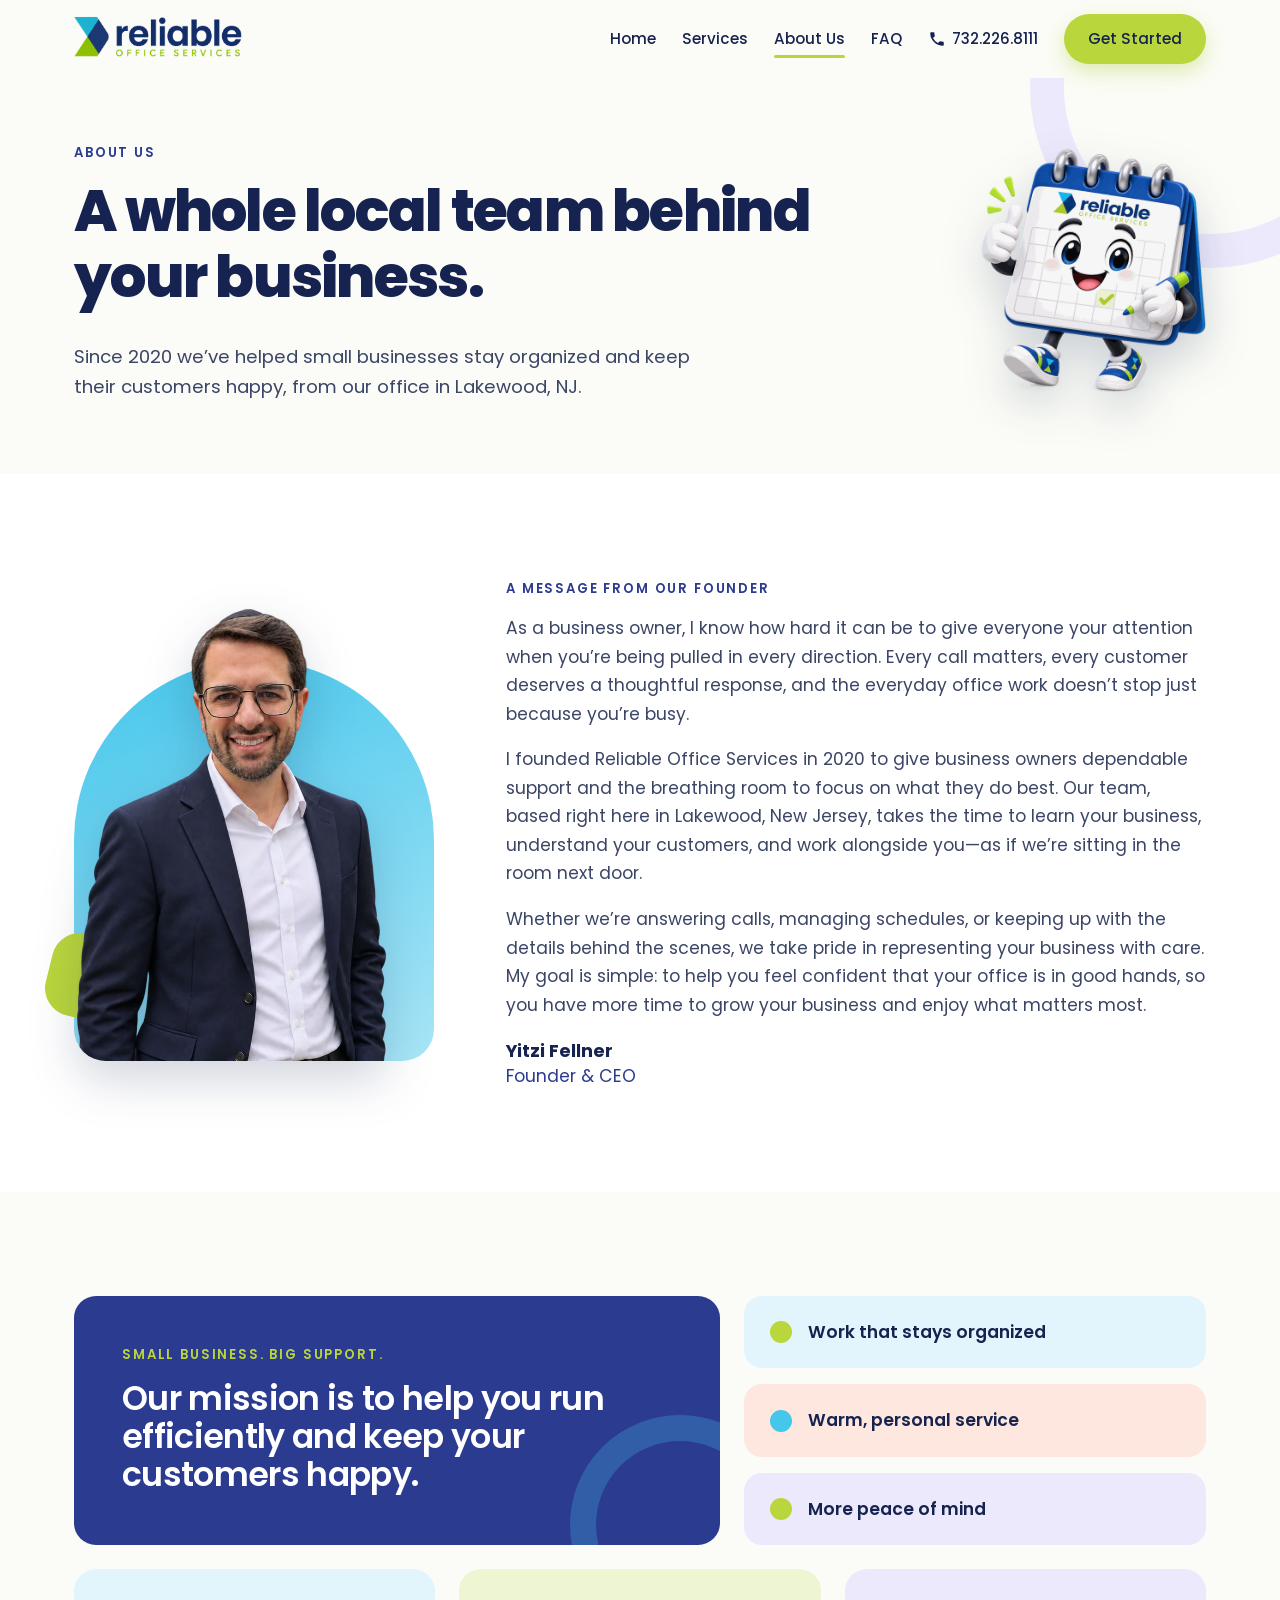
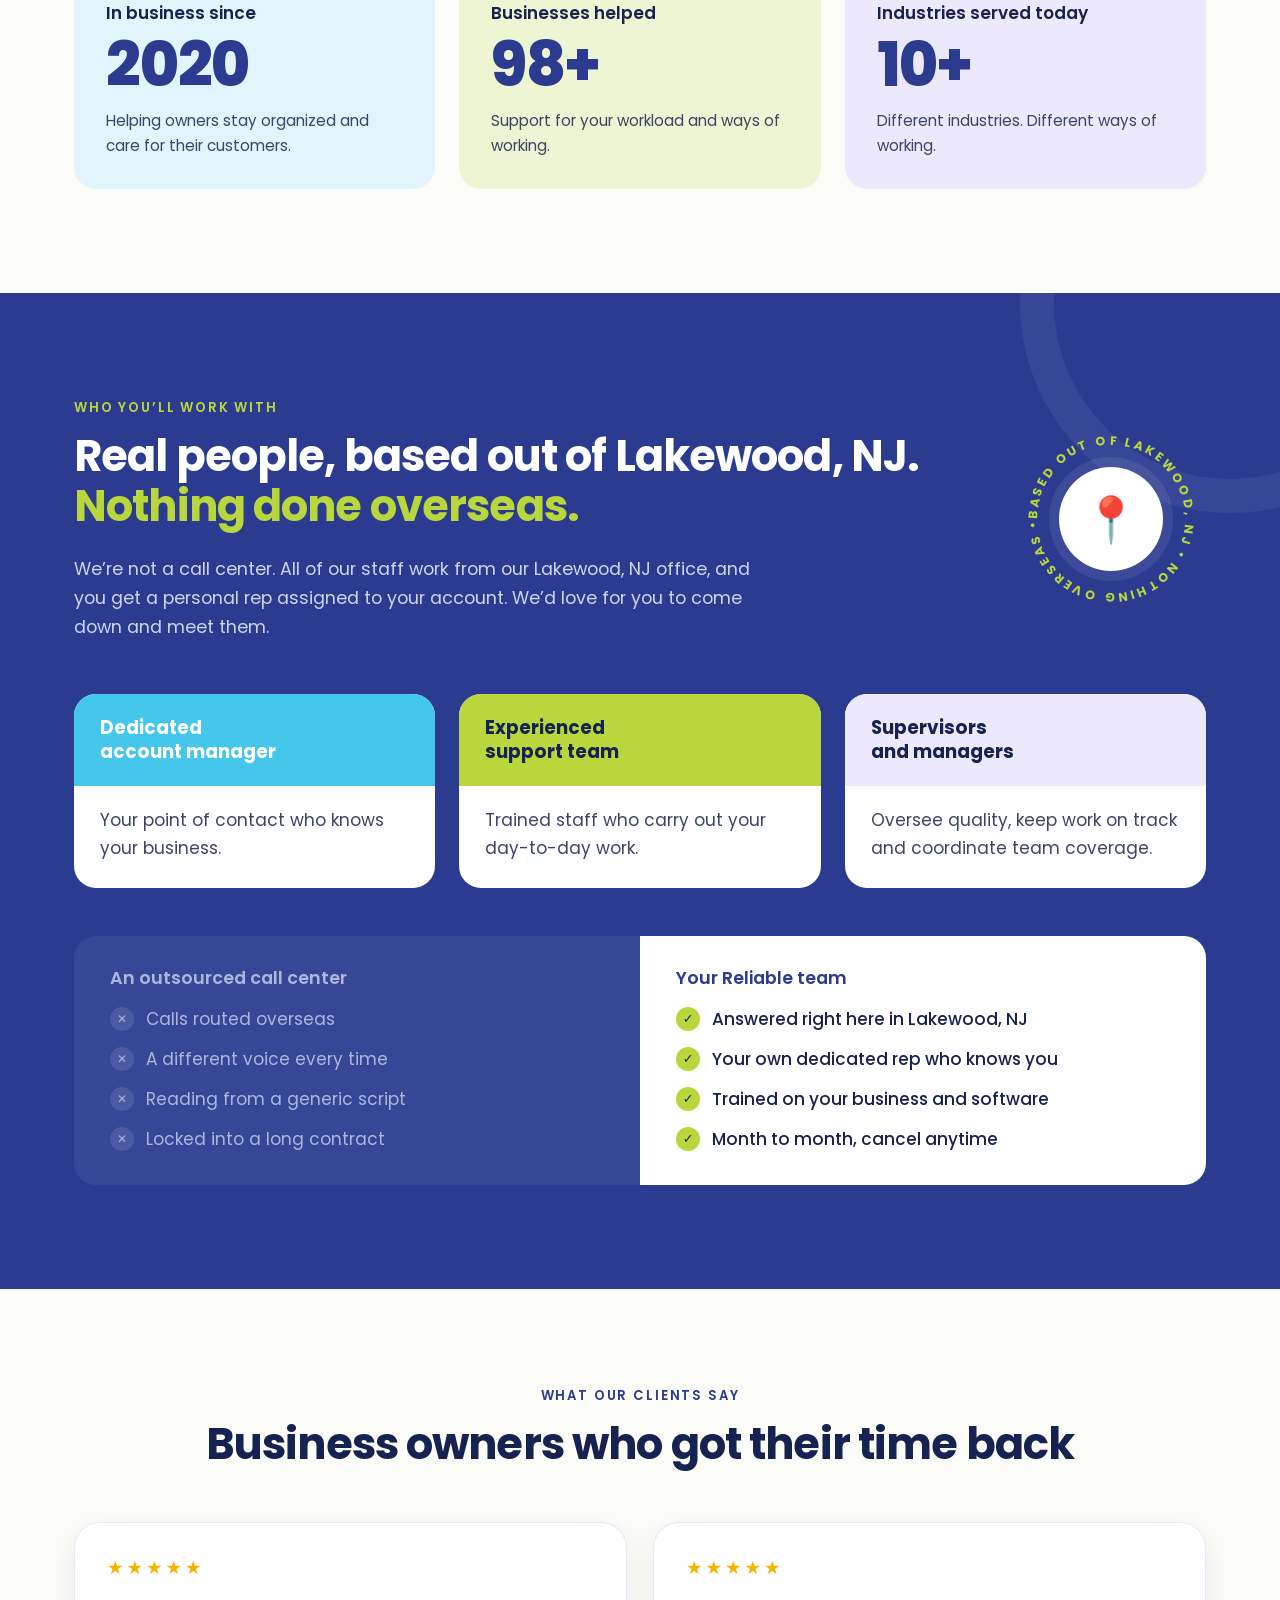
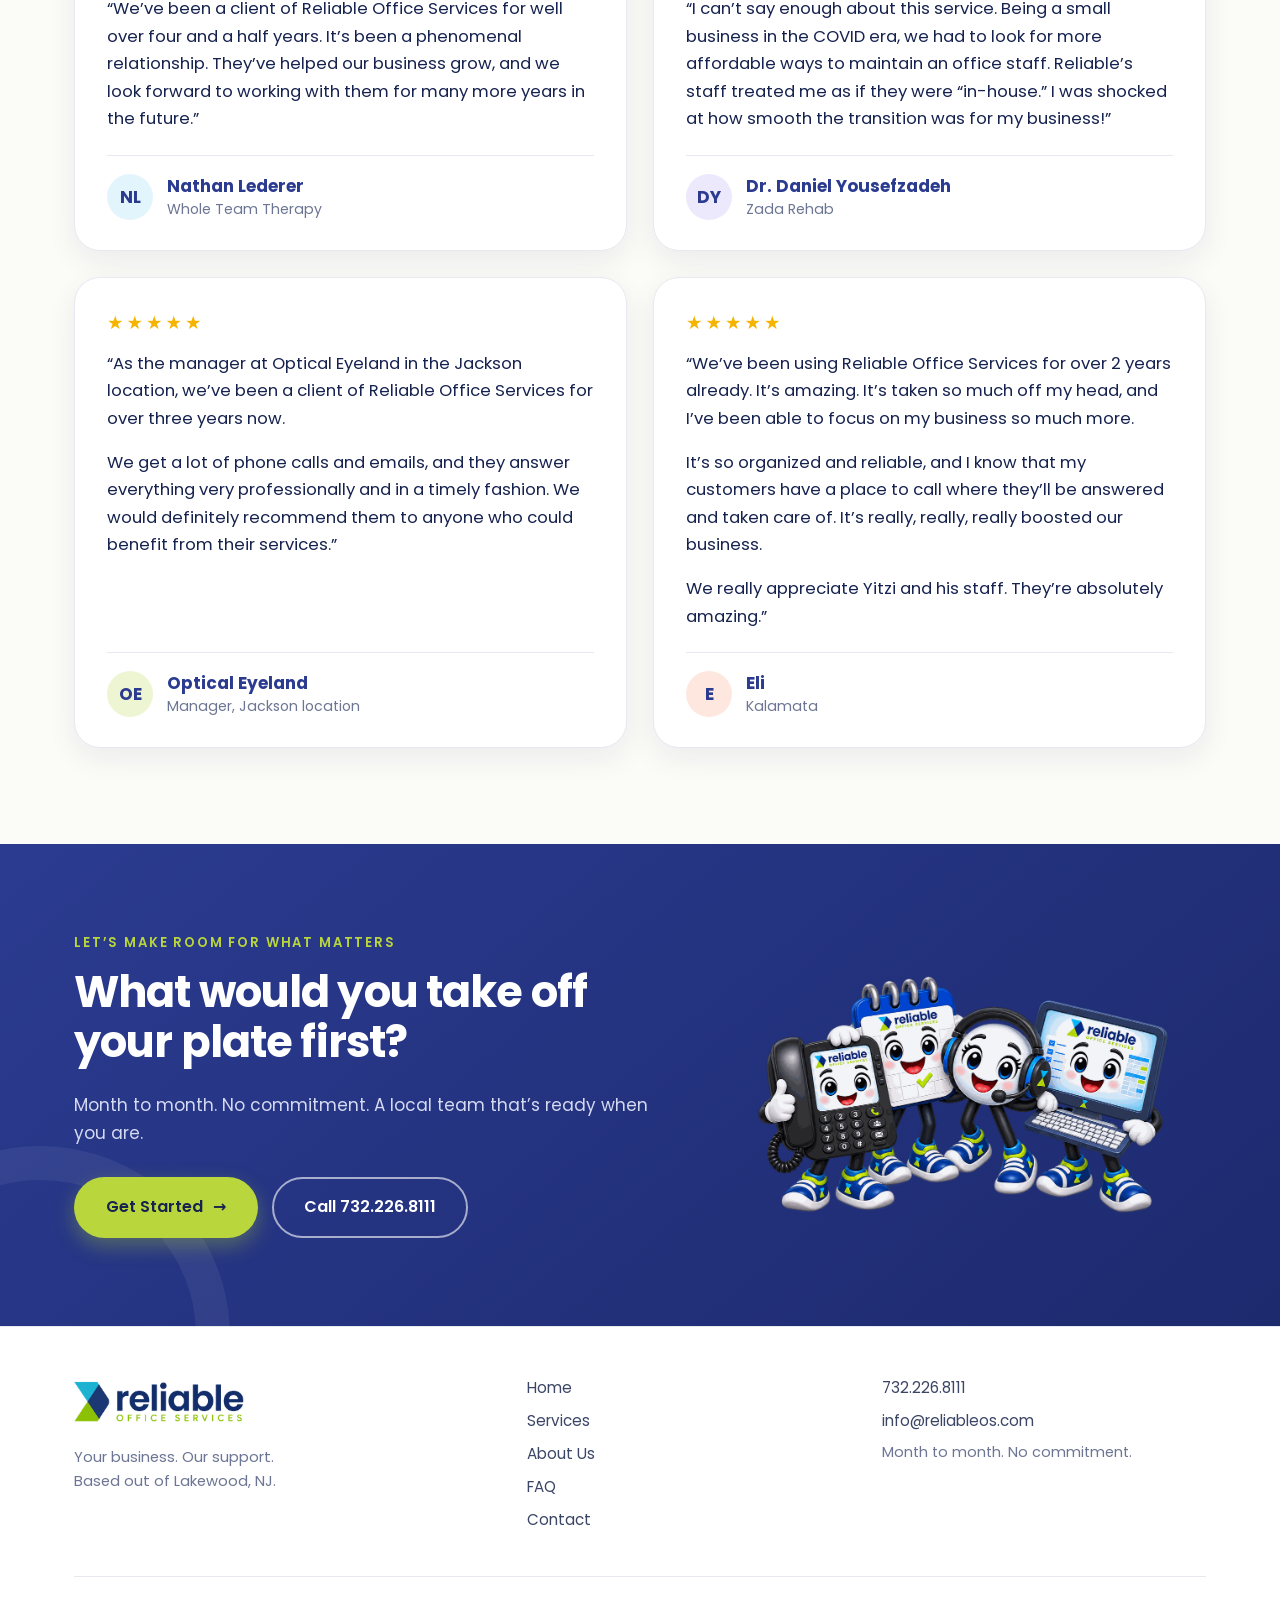
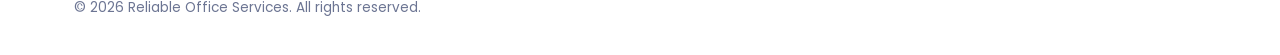
==== commit feb19e15: "Update founder photo Co-Authored-By: Claude Fable 5.2 <noreply@anthropic.com> Claude-Session: https:" ====
--- a/about.html
+++ b/about.html
@@ -60,7 +60,7 @@
     <section class="about" id="founder">
       <div class="container about-grid">
         <div class="about-photo reveal">
-          <img src="images/yitzi.webp" alt="Yitzi Fellner, Founder and CEO of Reliable Office Services" width="720" height="882">
+          <img src="images/yitzi.webp" alt="Yitzi Fellner, Founder and CEO of Reliable Office Services" width="720" height="910">
         </div>
         <div class="reveal">
           <p class="eyebrow">A message from our founder</p>
--- a/css/styles.css
+++ b/css/styles.css
@@ -428,7 +428,9 @@
 .nc-price { display: grid; text-align: center; line-height: 1.15; padding-right: 22px; border-right: 2px solid rgba(22, 34, 79, .15); flex: none; }
 .nc-price span { font-size: .8rem; font-weight: 600; text-transform: uppercase; letter-spacing: .08em; }
 .nc-price strong { font-size: 2.3rem; font-weight: 800; color: var(--navy); }
-.plan .plan-desc { font-size: 1.1rem; min-height: 3.2em; }
+.plan-name { font-size: 1.15rem; }
+.plan-count { font-size: 1.6rem; font-weight: 700; color: var(--navy); margin: 0 0 .4em; }
+.plan .plan-desc { font-size: 1rem; font-weight: 400; color: var(--text); min-height: 3.2em; }
 
 /* CTA band */
 .cta-band { background: linear-gradient(140deg, var(--navy) 0%, var(--navy-deep) 100%); color: #d4daf2; overflow: hidden; padding: 88px 0; }
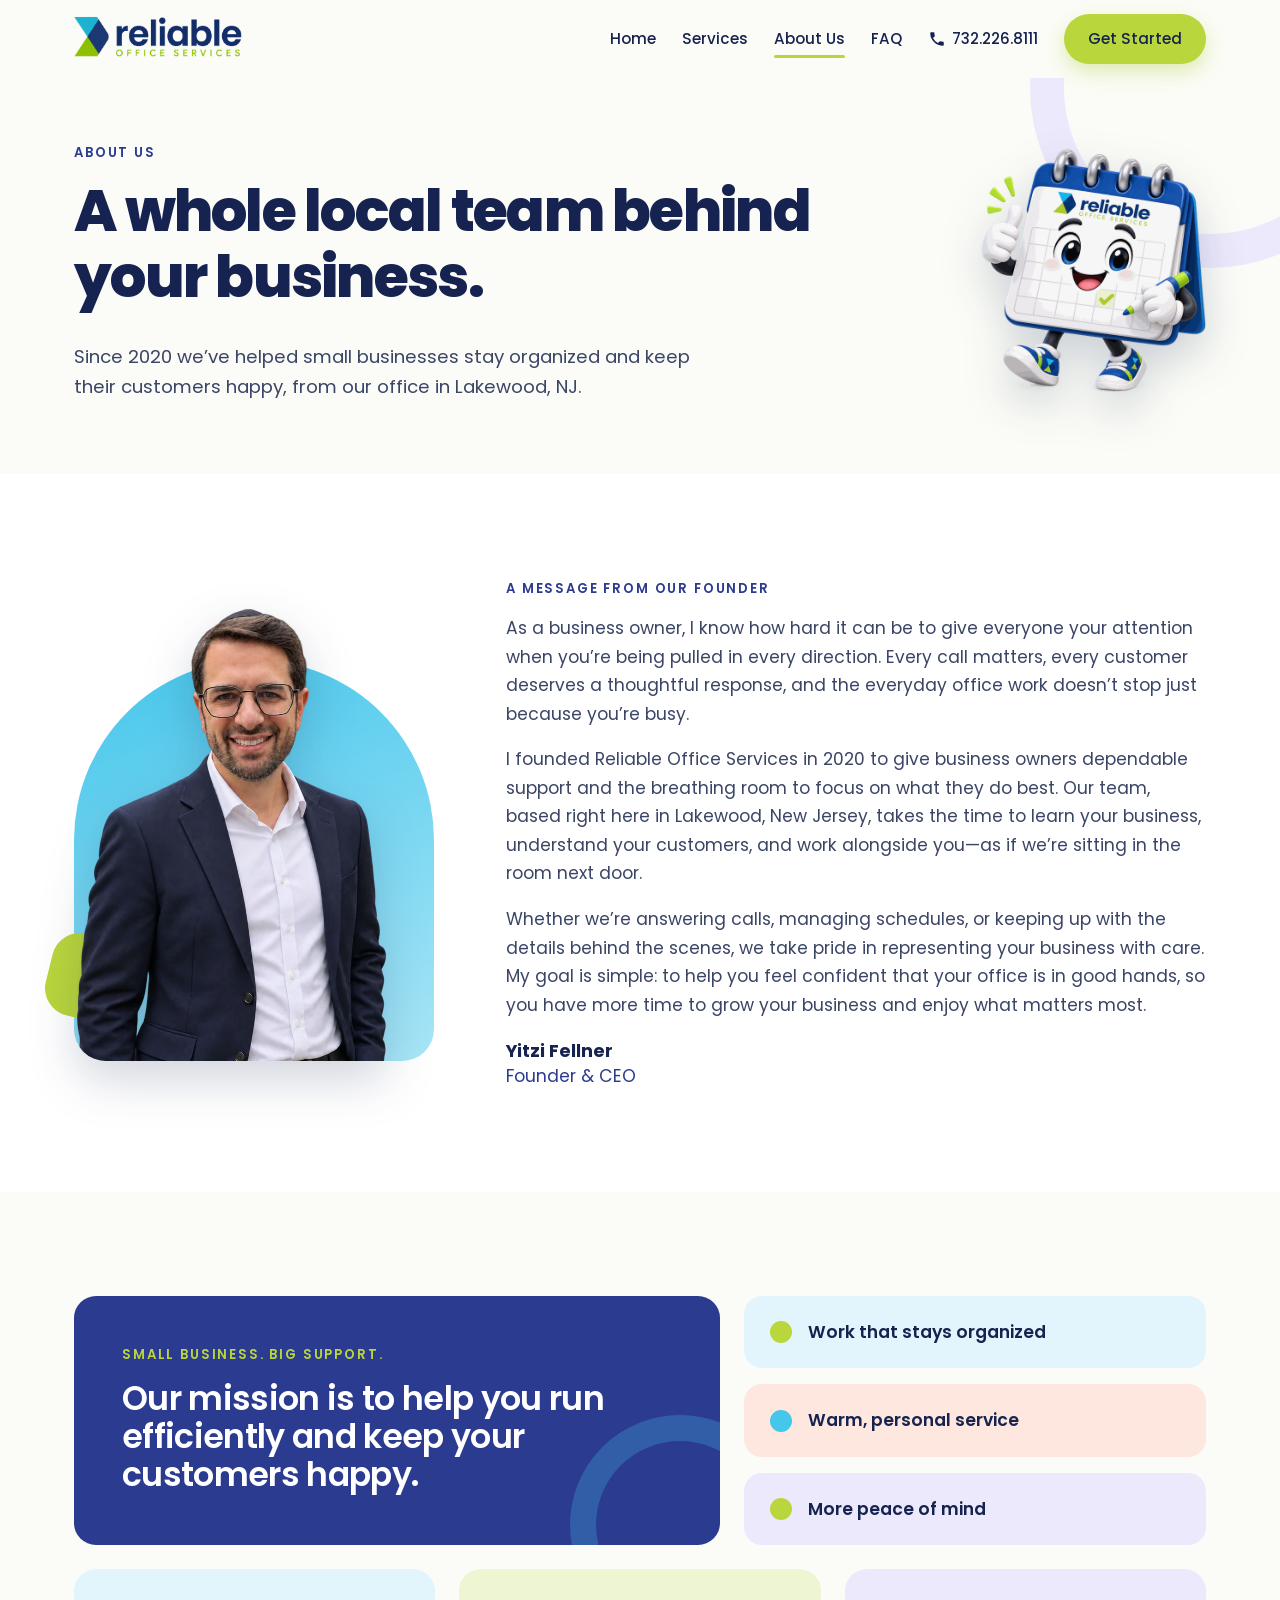
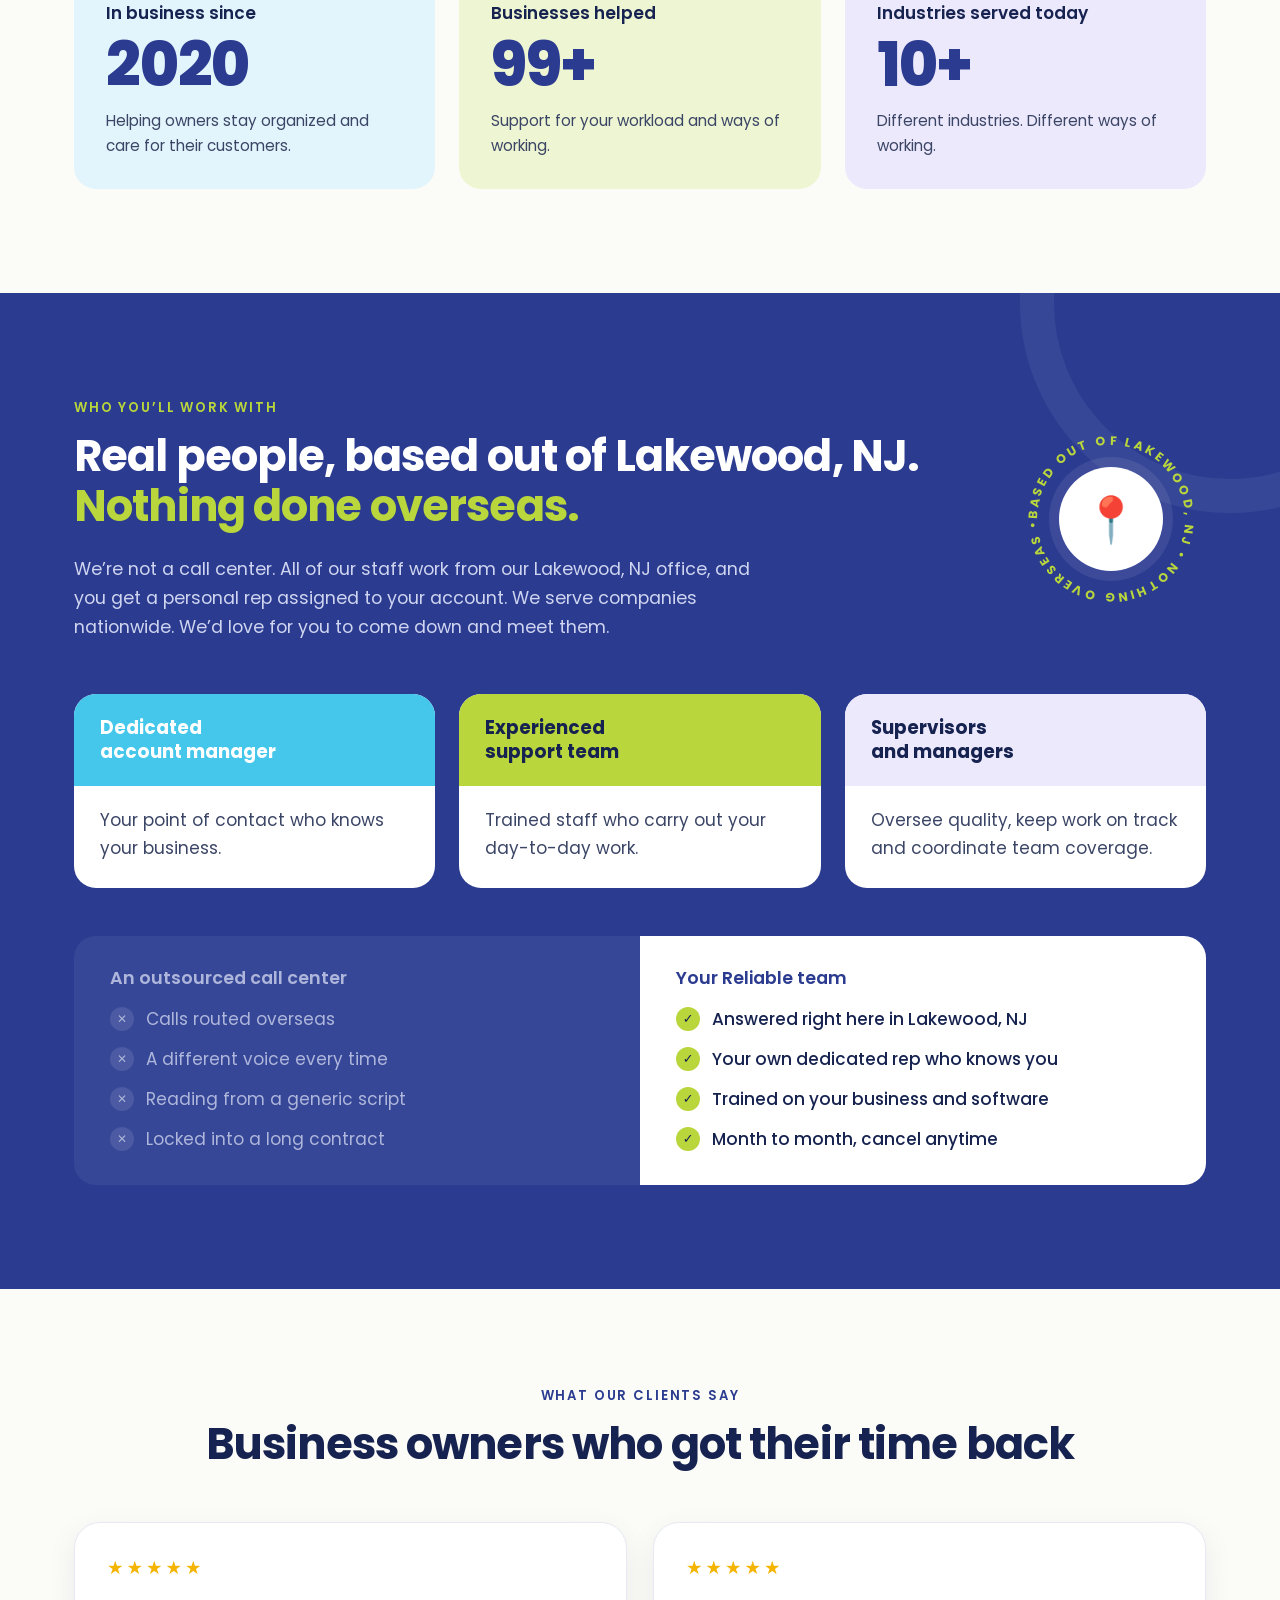
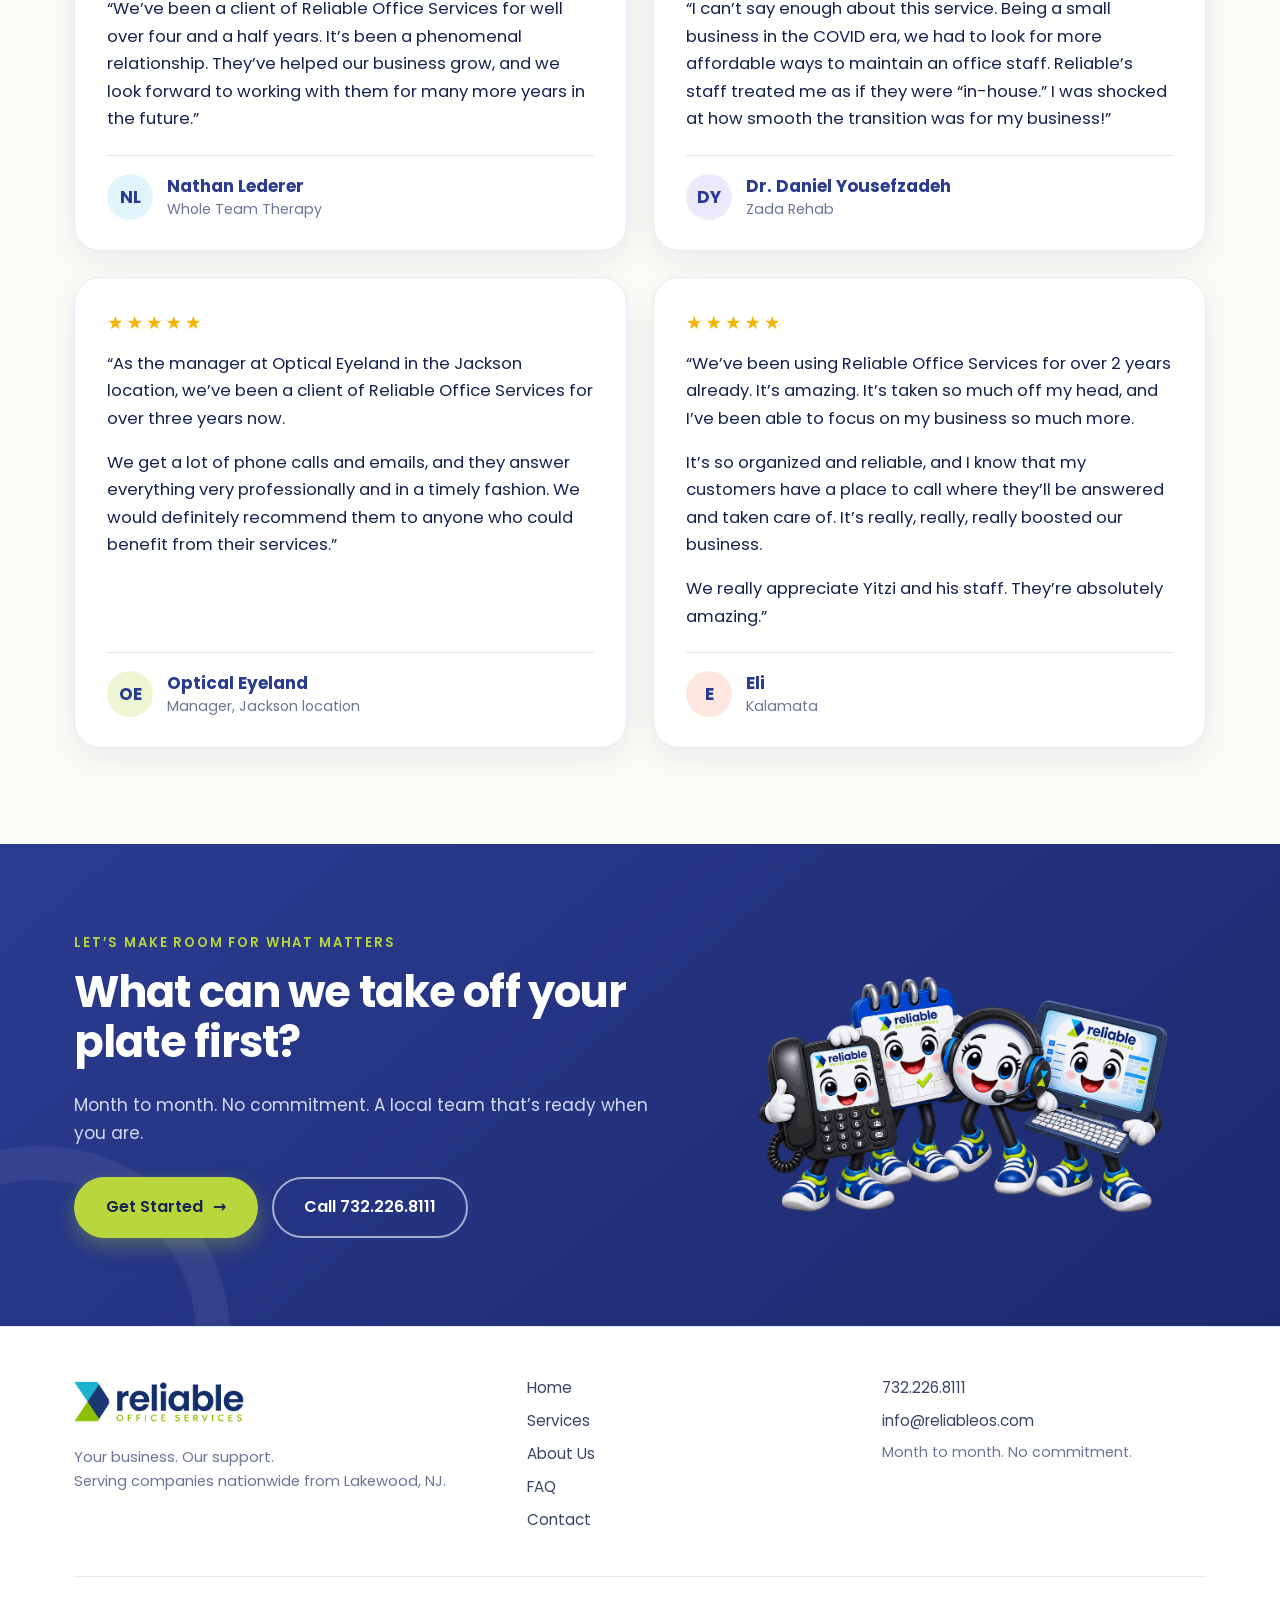
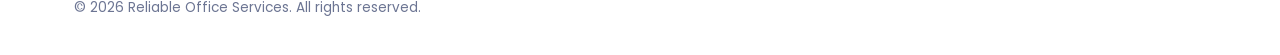
==== commit d1da6c4e: "Add phone field, nationwide messaging and new call-to-action headline - Contact form: optional phone" ====
--- a/about.html
+++ b/about.html
@@ -114,7 +114,7 @@
           <div class="reveal">
             <p class="eyebrow light">Who you’ll work with</p>
             <h2>Real people, based out of Lakewood, NJ. <span class="hl-lime">Nothing done overseas.</span></h2>
-            <p class="team-lead">We’re not a call center. All of our staff work from our Lakewood, NJ office, and you get a personal rep assigned to your account. We’d love for you to come down and meet them.</p>
+            <p class="team-lead">We’re not a call center. All of our staff work from our Lakewood, NJ office, and you get a personal rep assigned to your account. We serve companies nationwide. We’d love for you to come down and meet them.</p>
           </div>
           <div class="local-badge reveal" aria-hidden="true">
             <svg viewBox="0 0 200 200">
@@ -197,7 +197,7 @@
       <div class="container cta-grid">
         <div class="reveal">
           <p class="eyebrow light">Let’s make room for what matters</p>
-          <h2>What would you take off your plate first?</h2>
+          <h2>What can we take off your plate first?</h2>
           <p>Month to month. No commitment. A local team that’s ready when you are.</p>
           <div class="hero-ctas static">
             <a href="contact.html" class="btn btn-lime">Get Started <span class="arrow" aria-hidden="true">→</span></a>
@@ -213,7 +213,7 @@
     <div class="container footer-inner">
       <div>
         <img src="images/logo.png" alt="Reliable Office Services" width="490" height="169" loading="lazy" class="footer-logo">
-        <p class="footer-tag">Your business. Our support.<br>Based out of Lakewood, NJ.</p>
+        <p class="footer-tag">Your business. Our support.<br>Serving companies nationwide from Lakewood, NJ.</p>
       </div>
       <nav aria-label="Footer">
         <a href="index.html">Home</a>
--- a/css/styles.css
+++ b/css/styles.css
@@ -446,7 +446,7 @@
 .faq .faq-list { max-width: 820px; margin: 0 auto; }
 .faq { padding-top: 24px; }
 .footer-contact span { color: var(--muted); font-size: .9rem; }
-.fc-2 strong { font-size: 1.05rem; }
+.fc-2 strong { font-size: .98rem; }
 
 @media (max-width: 900px) {
   .page-hero { padding: 36px 0 48px; }
